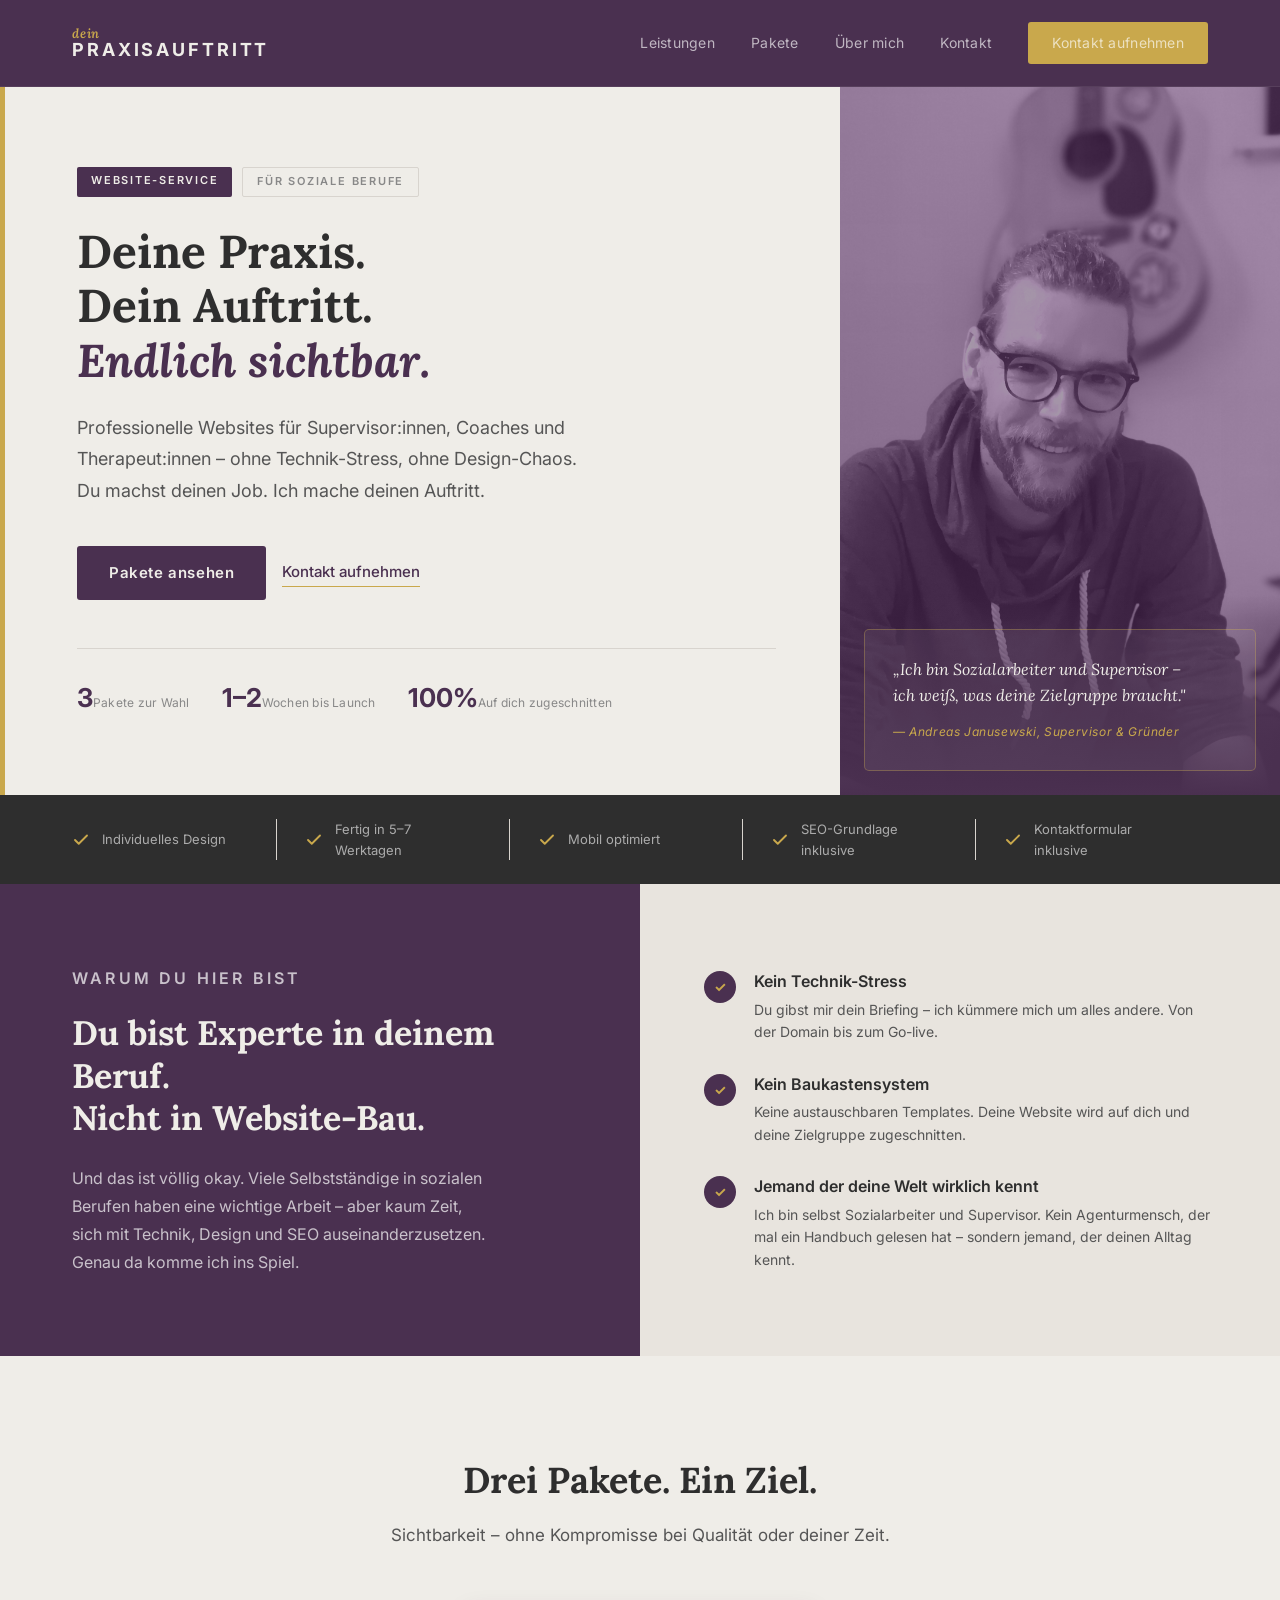
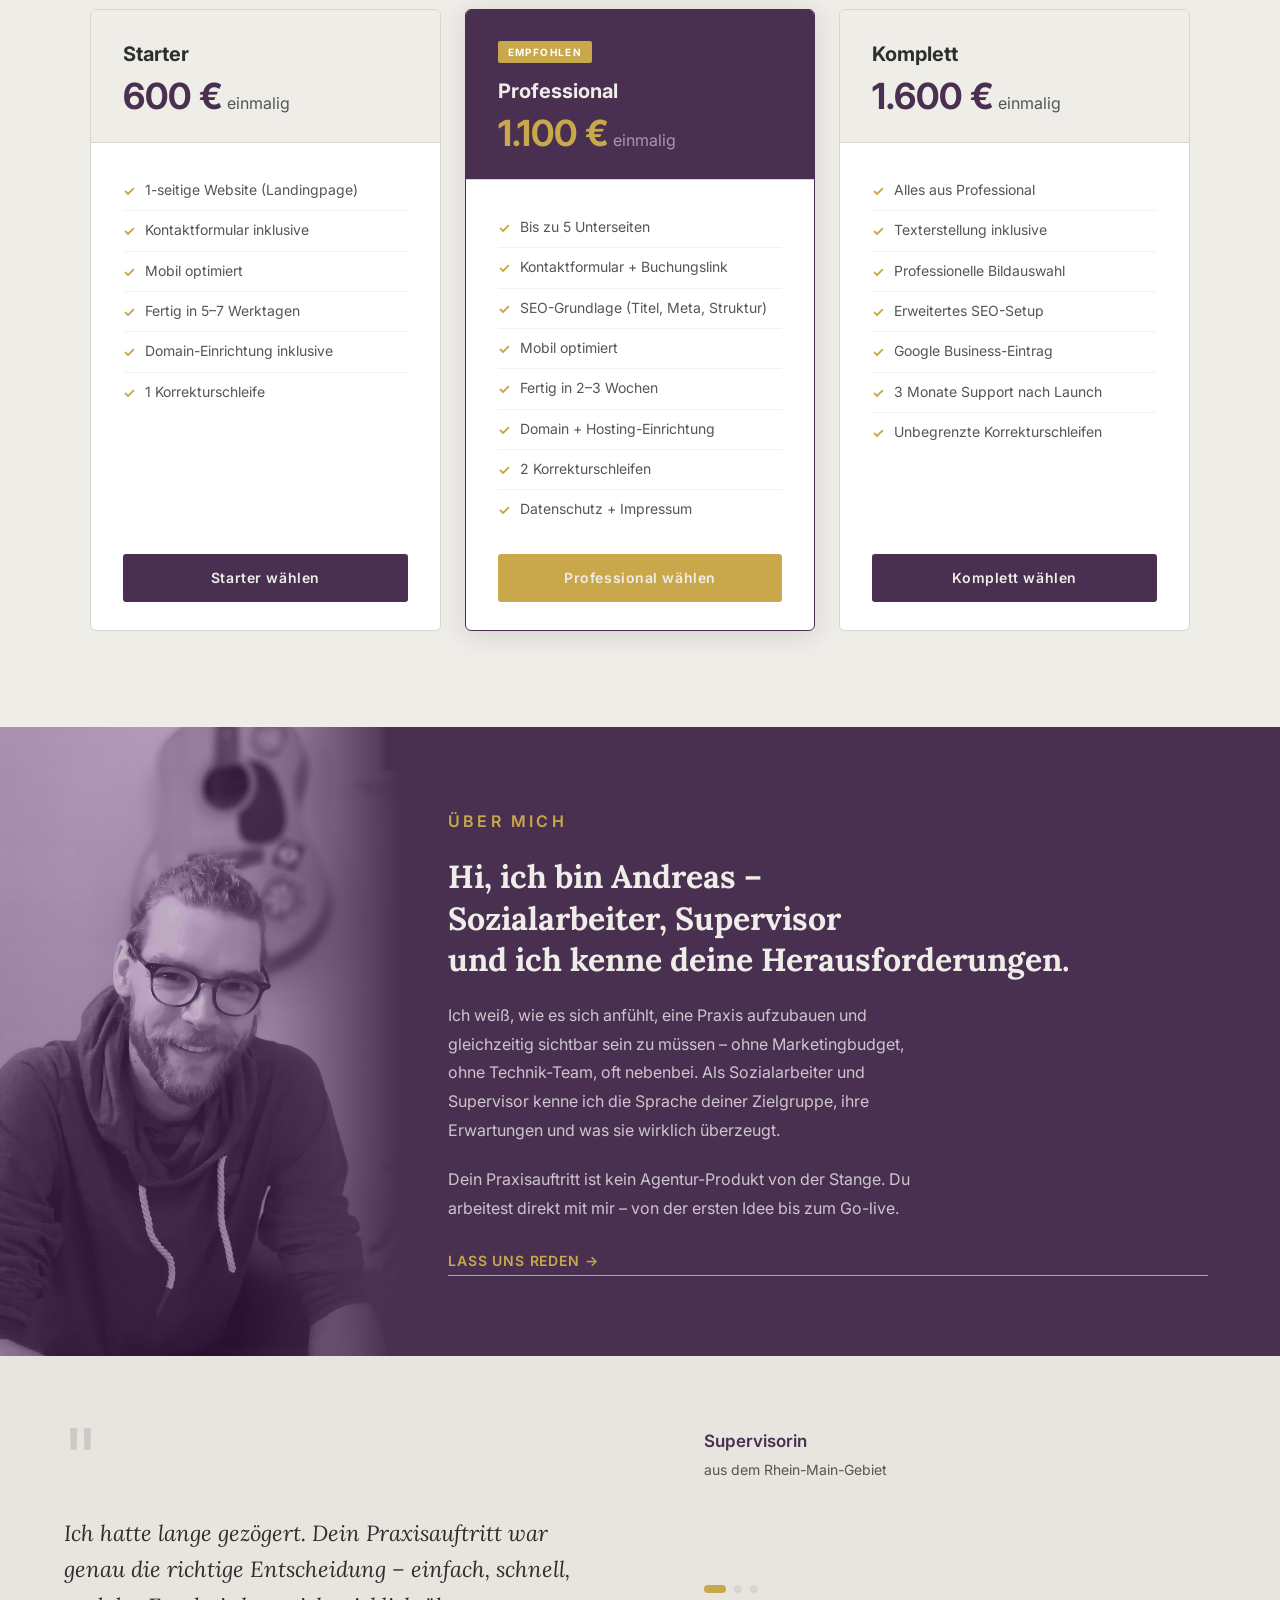
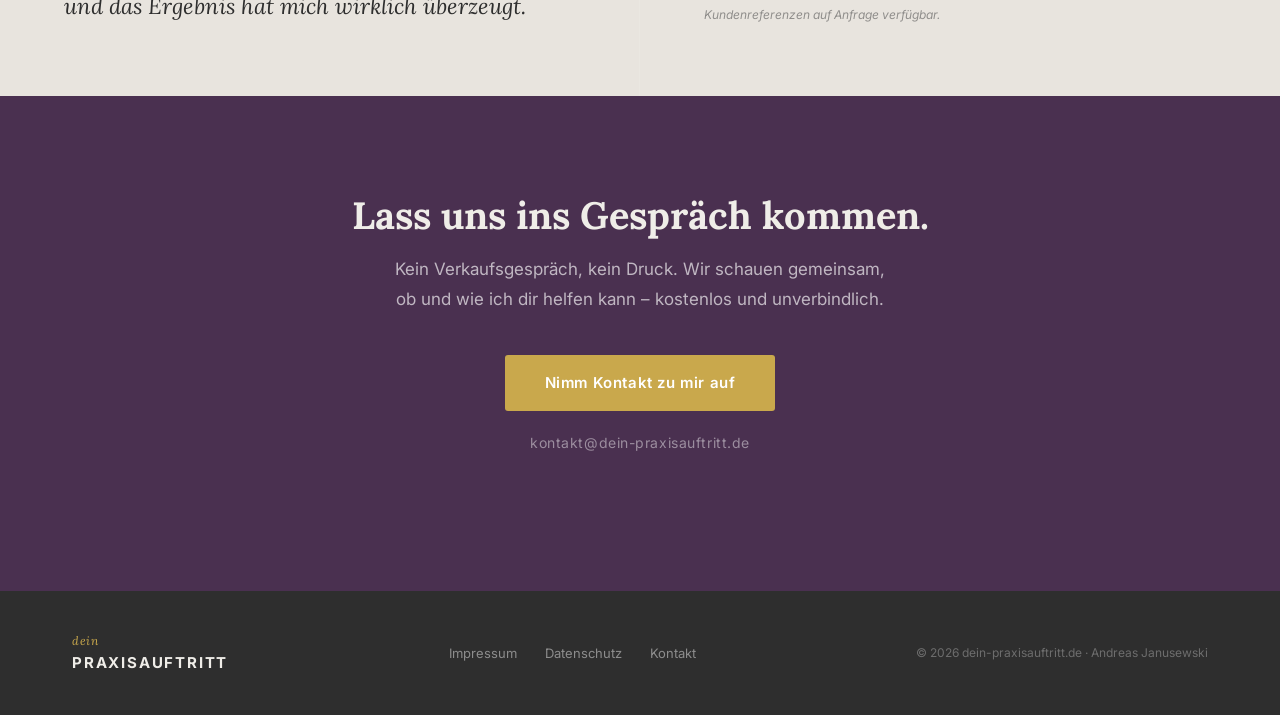
==== index.html @ 00e74a10 "Fix mobile layout: burger menu, hero, buttons, blocksatz" ====
<!DOCTYPE html>
<html lang="de">
<head>
<meta charset="UTF-8">
  <link rel="icon" type="image/x-icon" href="favicon.ico">
  <link rel="icon" type="image/png" sizes="32x32" href="favicon-32.png">
  <link rel="apple-touch-icon" href="apple-touch-icon.png">
<meta name="viewport" content="width=device-width, initial-scale=1.0">
<title>dein Praxisauftritt – Websites für soziale Berufe</title>
  <link href="https://fonts.googleapis.com/css2?family=Lora:ital,wght@0,700;1,400;1,600&family=Inter:wght@300;400;500;600;700&display=swap" rel="stylesheet">
<style>
/* ── RESET & BASE ── */
*, *::before, *::after { margin:0; padding:0; box-sizing:border-box; }
html { scroll-behavior:smooth; }
[id] { scroll-margin-top: 75px; }
body {
  font-family:'Inter',sans-serif;
  background:#EFEDE8; color:#2E2E2E;
  font-size:16px; line-height:1.6;
}
a { text-decoration:none; color:inherit; }
img { display:block; max-width:100%; }

/* ── VARIABLEN ── */
:root {
  --primary: #4A3050;
  --primary-light: #5d3f65;
  --accent: #C9A84C;
  --bg: #EFEDE8;
  --dark: #2E2E2E;
  --mid: #555;
  --border: #d8d4ce;
}

/* ── NAVIGATION ── */
nav {
  display:flex; justify-content:space-between; align-items:center;
  padding:22px 72px; background:var(--primary);
  position:sticky; top:0; z-index:100;
  border-bottom:1px solid rgba(255,255,255,0.07);
}
.logo { display:flex; flex-direction:column; gap:1px; line-height:1; }
.logo .top {
  font-family:'Lora',serif; font-style:italic; font-weight:600;
  color:var(--accent); font-size:13px; letter-spacing:0.06em;
}
.logo .bottom {
  font-family:'Inter',sans-serif; font-weight:700;
  letter-spacing:0.16em; font-size:18px;
  text-transform:uppercase; color:#EFEDE8;
}
.nav-links { display:flex; gap:36px; align-items:center; }
.nav-links a {
  color:rgba(255,255,255,0.65); font-size:14px;
  font-weight:400; letter-spacing:0.02em;
}
.nav-links a:hover { color:var(--accent); }
.nav-cta {
  background:var(--accent); color:#fff;
  padding:10px 24px; font-size:13px; font-weight:600;
  border-radius:3px; letter-spacing:0.05em;
}

/* ── HERO ── */
.hero {
  display:grid;
  grid-template-columns:5px 1fr 440px;
  min-height:540px;
}
.accent-bar { background:var(--accent); }
.hero-left {
  background:var(--bg); padding:80px 64px 80px 72px;
  display:flex; flex-direction:column; justify-content:center;
}
.hero-tags { display:flex; gap:10px; margin-bottom:28px; flex-wrap:wrap; }
.tag {
  display:inline-block; font-size:11px; font-weight:600;
  letter-spacing:0.16em; text-transform:uppercase;
  padding:5px 14px; border-radius:2px;
}
.tag-dark { background:var(--primary); color:#EFEDE8; }
.tag-light { color:#888; border:1px solid var(--border); }

h1 {
  font-family:'Lora',serif; font-weight:700;
  color:var(--dark); font-size:46px; line-height:1.18;
  margin-bottom:24px;
}
h1 em { font-style:italic; color:var(--primary); }

.hero-sub {
  color:var(--mid); font-size:18px; line-height:1.75;
  margin-bottom:40px; max-width:500px;
}
.cta-group { display:flex; gap:16px; align-items:center; flex-wrap:wrap; }
.btn-primary {
  background:var(--primary); color:#EFEDE8;
  padding:15px 32px; font-size:15px; font-weight:600;
  border-radius:3px; letter-spacing:0.04em;
}
.btn-primary:hover { background:var(--primary-light); }
.btn-ghost {
  color:var(--primary); font-size:15px; font-weight:500;
  border-bottom:1px solid var(--accent); padding-bottom:2px;
}
.trust {
  display:flex; gap:32px; margin-top:48px;
  padding-top:36px; border-top:1px solid var(--border);
}
.trust-item .num {
  font-size:26px; font-weight:700; color:var(--primary); line-height:1;
}
.trust-item .lbl {
  font-size:12px; color:#888; margin-top:4px; letter-spacing:0.02em;
}
.hero-right {
  background:var(--primary); position:relative; overflow:hidden;
  display:flex; flex-direction:column; justify-content:flex-end;
}
.hero-right img {
  width:100%; height:100%; object-fit:cover; object-position:center top;
  opacity:0.5; filter:grayscale(100%);
  position:absolute; inset:0; mix-blend-mode:luminosity;
}
.hero-right::after {
  content:''; position:absolute; bottom:0; left:0; right:0; height:200px;
  background:linear-gradient(to top, var(--primary) 0%, transparent 100%);
  z-index:2;
}
.photo-card {
  position:relative; z-index:3; margin:24px;
  padding:26px 28px;
  background:rgba(255,255,255,0.06);
  border:1px solid rgba(201,168,76,0.35);
  border-radius:5px;
}
.photo-card p {
  font-family:'Lora',serif; font-style:italic;
  color:#EFEDE8; font-size:16px; line-height:1.65; margin-bottom:10px;
}
.photo-card cite { color:var(--accent); font-size:12px; letter-spacing:0.05em; }

/* ── LEISTUNGSSTREIFEN ── */
.streifen {
  background:var(--dark); padding:24px 72px;
  display:flex; gap:0;
}
.streifen-item {
  flex:1; display:flex; align-items:center; gap:12px;
  padding:0 28px; color:rgba(255,255,255,0.6); font-size:13px;
  border-right:1px solid var(--border);
}
.streifen-item:first-child { padding-left:0; }
.streifen-item:last-child { border-right:none; }
.s-icon {
  width:18px; height:18px; flex-shrink:0;
  display:flex; align-items:center; justify-content:center;
}
.s-icon svg {
  width:18px; height:18px;
  stroke:var(--accent); stroke-width:2.5;
  fill:none; stroke-linecap:round; stroke-linejoin:round;
}

/* ── PROBLEM-SEKTION ── */
.problem {
  display:grid; grid-template-columns:1fr 1fr;
  min-height:400px;
}
.problem-left {
  background:var(--primary); padding:80px 72px;
  display:flex; flex-direction:column; justify-content:center;
}
.section-label {
  color:var(--accent); font-size:11px; font-weight:600;
  letter-spacing:0.2em; text-transform:uppercase;
  margin-bottom:20px;
}
.problem-left h2 {
  font-family:'Lora',serif; font-weight:700;
  color:#EFEDE8; font-size:34px; line-height:1.25; margin-bottom:24px;
}
.problem-left p {
  color:rgba(255,255,255,0.7); font-size:16px;
  line-height:1.75; max-width:420px;
}
.problem-right {
  background:#e8e4de; padding:80px 64px;
  display:flex; flex-direction:column; justify-content:center; gap:28px;
}
.problem-item {
  display:flex; gap:18px; align-items:flex-start;
}
.problem-item .check {
  width:32px; height:32px; background:var(--primary);
  border-radius:50%; flex-shrink:0; margin-top:2px;
  display:flex; align-items:center; justify-content:center;
  color:var(--accent); font-size:14px; font-weight:700;
}
.problem-item h3 { font-size:16px; font-weight:600; color:var(--dark); margin-bottom:4px; }
.problem-item p  { font-size:14px; color:var(--mid); line-height:1.6; }

/* ── PAKETE ── */
.pakete { padding:96px 72px; background:var(--bg); }
.section-header { text-align:center; margin-bottom:60px; }
.section-header h2 {
  font-family:'Lora',serif; font-size:36px;
  color:var(--dark); margin-bottom:12px; font-weight:700;
}
.section-header p { color:var(--mid); font-size:17px; max-width:520px; margin:0 auto; }
.pakete-grid {
  display:grid; grid-template-columns:repeat(3,1fr); gap:24px;
  max-width:1100px; margin:0 auto;
}
.paket-card {
  background:#fff; border-radius:6px; overflow:hidden;
  border:1px solid var(--border);
  display:flex; flex-direction:column;
  transition:box-shadow 0.2s;
}
.paket-card:hover { box-shadow:0 8px 32px rgba(74,48,80,0.12); }
.paket-card.featured {
  border-color:var(--primary);
  box-shadow:0 4px 24px rgba(74,48,80,0.15);
}
.paket-header {
  background:var(--bg); padding:28px 32px;
  border-bottom:1px solid var(--border);
}
.paket-card.featured .paket-header { background:var(--primary); }
.paket-badge {
  display:inline-block; background:var(--accent); color:#fff;
  font-size:10px; font-weight:700; letter-spacing:0.14em;
  text-transform:uppercase; padding:3px 10px; border-radius:2px;
  margin-bottom:12px;
}
.paket-name {
  font-size:20px; font-weight:700; color:var(--dark); margin-bottom:8px;
}
.paket-card.featured .paket-name { color:#EFEDE8; }
.paket-preis {
  font-size:36px; font-weight:700; color:var(--primary); line-height:1;
}
.paket-card.featured .paket-preis { color:var(--accent); }
.paket-preis span { font-size:16px; font-weight:400; color:var(--mid); }
.paket-card.featured .paket-preis span { color:rgba(255,255,255,0.5); }
.paket-body { padding:28px 32px; flex:1; display:flex; flex-direction:column; }
.paket-features { list-style:none; flex:1; }
.paket-features li {
  display:flex; gap:10px; align-items:flex-start;
  font-size:14px; color:var(--mid); padding:8px 0;
  border-bottom:1px solid rgba(0,0,0,0.05);
}
.paket-features li:last-child { border-bottom:none; }
.paket-features li::before {
  content:'✓'; color:var(--accent); font-weight:700;
  flex-shrink:0; margin-top:1px;
}
.paket-cta {
  margin-top:24px; display:block; text-align:center;
  background:var(--primary); color:#EFEDE8;
  padding:13px; border-radius:3px; font-size:14px; font-weight:600;
  letter-spacing:0.04em;
}
.paket-card.featured .paket-cta { background:var(--accent); }

/* ── ÜBER MICH ── */
.ueber {
  display:grid; grid-template-columns:400px 1fr;
  background:var(--primary);
}
.ueber-foto {
  position:relative; overflow:hidden; min-height:420px;
}
.ueber-foto img {
  width:100%; height:100%; object-fit:cover; object-position:center top;
  filter:grayscale(100%); opacity:0.65;
  mix-blend-mode:luminosity;
}
.ueber-foto::after {
  content:''; position:absolute; inset:0;
  background:linear-gradient(to right, transparent 60%, var(--primary) 100%);
}
.ueber-text {
  padding:80px 72px 80px 48px;
  display:flex; flex-direction:column; justify-content:center;
}
.ueber-text h2 {
  font-family:'Lora',serif; font-size:32px; font-weight:700;
  color:#EFEDE8; margin-bottom:20px; line-height:1.3;
}
.ueber-text p {
  color:rgba(255,255,255,0.72); font-size:16px;
  line-height:1.8; margin-bottom:20px; max-width:480px;
}
.ueber-text a {
  display:inline-block; color:var(--accent); font-size:14px;
  font-weight:600; letter-spacing:0.06em; text-transform:uppercase;
  border-bottom:1px solid var(--accent); padding-bottom:2px; margin-top:8px;
}

/* ── TESTIMONIAL ── */
.testimonial {
  background:#e8e4de; padding:80px 72px;
  display:flex; flex-direction:column; align-items:center; text-align:center;
}
.quote-icon { color:var(--accent); font-size:56px; line-height:1; margin-bottom:24px; opacity:0.6; }
.testimonial blockquote {
  font-family:'Lora',serif; font-style:italic;
  font-size:24px; line-height:1.65; color:var(--dark);
  max-width:700px; margin-bottom:28px;
}
.testimonial cite { color:var(--mid); font-size:14px; letter-spacing:0.06em; }
.testimonial-dots { display:flex; gap:8px; margin-top:32px; }
.testimonial-dots span {
  width:8px; height:8px; border-radius:50%; background:var(--border);
}
.testimonial-dots span.active { background:var(--accent); }

/* ── TESTIMONIAL B ── */
.testimonial-b { background:#e8e4de; }
.tb-inner {
  display:grid; grid-template-columns:1fr 1fr;
  min-height:300px;
}
.tb-left {
  padding:72px 64px; border-right:1px solid rgba(255,255,255,0.1);
  display:flex; flex-direction:column; justify-content:center;
}
.tb-bigquote {
  font-family:'Lora',serif; font-size:96px;
  color:var(--primary); opacity:0.15; line-height:0.7; margin-bottom:20px;
}
.tb-left blockquote {
  font-family:'Lora',serif; font-style:italic;
  color:var(--dark); font-size:22px; line-height:1.65;
}
.tb-right {
  padding:72px 64px;
  display:flex; flex-direction:column; justify-content:space-between;
}
.tb-cite { }
.tb-name { color:var(--primary); font-size:17px; font-weight:600; margin-bottom:4px; }
.tb-role { color:var(--mid); font-size:14px; }
.tb-more { }
.tb-dots { display:flex; gap:8px; margin-bottom:12px; }
.tb-dots span { width:8px; height:8px; border-radius:50%; background:var(--border); }
.tb-dots span.active { background:var(--accent); width:22px; border-radius:4px; }
.tb-note { color:var(--mid); font-size:12px; font-style:italic; opacity:0.6; }

/* ── FINAL CTA ── */
.final-cta {
  background:var(--primary); padding:96px 72px;
  display:flex; flex-direction:column; align-items:center; text-align:center;
}
.final-cta h2 {
  font-family:'Lora',serif; font-size:38px; font-weight:700;
  color:#EFEDE8; margin-bottom:16px; line-height:1.25; max-width:600px;
}
.final-cta p {
  color:rgba(255,255,255,0.65); font-size:17px;
  max-width:500px; margin-bottom:40px; line-height:1.75;
}
.final-cta-btns { display:flex; gap:16px; flex-wrap:wrap; justify-content:center; }
.btn-accent {
  background:var(--accent); color:#fff;
  padding:16px 40px; font-size:15px; font-weight:600;
  border-radius:3px; letter-spacing:0.04em;
}
.btn-outline {
  border:1px solid rgba(255,255,255,0.3); color:#EFEDE8;
  padding:16px 40px; font-size:15px; font-weight:400;
  border-radius:3px; letter-spacing:0.04em;
}

/* ── FOOTER ── */
footer {
  background:var(--dark); padding:40px 72px;
  display:flex; justify-content:space-between; align-items:center;
}
.footer-logo .top {
  font-family:'Lora',serif; font-style:italic;
  color:var(--accent); font-size:12px; letter-spacing:0.06em;
}
.footer-logo .bottom {
  font-weight:700; letter-spacing:0.12em; font-size:15px;
  text-transform:uppercase; color:#EFEDE8;
}
.footer-links { display:flex; gap:28px; }
.footer-links a { color:rgba(255,255,255,0.45); font-size:13px; }
.footer-links a:hover { color:var(--accent); }
.footer-copy { color:rgba(255,255,255,0.3); font-size:12px; }
</style>
<link rel="stylesheet" href="css/mobile.css">
  <script data-goatcounter="https://deinppraxisauftritt.goatcounter.com/count" async src="//gc.zgo.at/count.js"></script>
</head>
<body>

<!-- ── NAVIGATION ── -->
<nav>
  <div class="logo">
    <span class="top">dein</span>
    <span class="bottom">Praxisauftritt</span>
  </div>
  <div class="nav-links">
    <a href="#leistungen">Leistungen</a>
    <a href="pakete.html">Pakete</a>
    <a href="ueber-mich.html">Über mich</a>
    <a href="kontakt.html">Kontakt</a>
    <a href="kontakt.html" class="nav-cta">Kontakt aufnehmen</a>
  </div>
  <button class="burger" id="burger" aria-label="Menü öffnen"><span></span><span></span><span></span></button>
</nav>
<div id="mobile-nav" class="nav-mobile">
  <a href="#leistungen">Leistungen</a>
  <a href="pakete.html">Pakete</a>
  <a href="ueber-mich.html">Über mich</a>
  <a href="kontakt.html">Kontakt</a>
  <a href="kontakt.html" class="nav-cta">Kontakt aufnehmen</a>
</div>

<!-- ── HERO ── -->
<div class="hero">
  <div class="accent-bar"></div>
  <div class="hero-left">
    <div class="hero-tags">
      <span class="tag tag-dark">Website-Service</span>
      <span class="tag tag-light">für soziale Berufe</span>
    </div>
    <h1>Deine Praxis.<br>Dein Auftritt.<br><em>Endlich sichtbar.</em></h1>
    <p class="hero-sub">
      Professionelle Websites für Supervisor:innen, Coaches und Therapeut:innen –
      ohne Technik-Stress, ohne Design-Chaos. Du machst deinen Job.
      Ich mache deinen Auftritt.
    </p>
    <div class="cta-group">
      <a href="pakete.html" class="btn-primary">Pakete ansehen</a>
      <a href="kontakt.html" class="btn-ghost">Kontakt aufnehmen</a>
    </div>
    <div class="trust">
      <div class="trust-item"><span class="num">3</span><span class="lbl">Pakete zur Wahl</span></div>
      <div class="trust-item"><span class="num">1–2</span><span class="lbl">Wochen bis Launch</span></div>
      <div class="trust-item"><span class="num">100%</span><span class="lbl">Auf dich zugeschnitten</span></div>
    </div>
  </div>
  <div class="hero-right">
    <img src="andy_foto.jpg" alt="Andreas Janusewski">
    <div class="photo-card">
      <p>„Ich bin Sozialarbeiter und Supervisor –<br>ich weiß, was deine Zielgruppe braucht."</p>
      <cite>— Andreas Janusewski, Supervisor &amp; Gründer</cite>
    </div>
  </div>
</div>

<!-- ── LEISTUNGSSTREIFEN ── -->
<div class="streifen">
  <div class="streifen-item"><div class="s-icon"><svg viewBox="0 0 24 24"><polyline points="20 6 9 17 4 12"/></svg></div>Individuelles Design</div>
  <div class="streifen-item"><div class="s-icon"><svg viewBox="0 0 24 24"><polyline points="20 6 9 17 4 12"/></svg></div>Fertig in 5–7 Werktagen</div>
  <div class="streifen-item"><div class="s-icon"><svg viewBox="0 0 24 24"><polyline points="20 6 9 17 4 12"/></svg></div>Mobil optimiert</div>
  <div class="streifen-item"><div class="s-icon"><svg viewBox="0 0 24 24"><polyline points="20 6 9 17 4 12"/></svg></div>SEO-Grundlage inklusive</div>
  <div class="streifen-item"><div class="s-icon"><svg viewBox="0 0 24 24"><polyline points="20 6 9 17 4 12"/></svg></div>Kontaktformular inklusive</div>
</div>

<!-- ── PROBLEM-SEKTION ── -->
<section id="leistungen" class="problem">
  <div class="problem-left">
    <p class="section-label">Warum du hier bist</p>
    <h2>Du bist Experte in deinem Beruf.<br>Nicht in Website-Bau.</h2>
    <p>
      Und das ist völlig okay. Viele Selbstständige in sozialen Berufen haben eine
      wichtige Arbeit – aber kaum Zeit, sich mit Technik, Design und SEO auseinanderzusetzen.
      Genau da komme ich ins Spiel.
    </p>
  </div>
  <div class="problem-right">
    <div class="problem-item">
      <div class="check">✓</div>
      <div>
        <h3>Kein Technik-Stress</h3>
        <p>Du gibst mir dein Briefing – ich kümmere mich um alles andere. Von der Domain bis zum Go-live.</p>
      </div>
    </div>
    <div class="problem-item">
      <div class="check">✓</div>
      <div>
        <h3>Kein Baukastensystem</h3>
        <p>Keine austauschbaren Templates. Deine Website wird auf dich und deine Zielgruppe zugeschnitten.</p>
      </div>
    </div>
    <div class="problem-item">
      <div class="check">✓</div>
      <div>
        <h3>Jemand der deine Welt wirklich kennt</h3>
        <p>Ich bin selbst Sozialarbeiter und Supervisor. Kein Agenturmensch, der mal ein Handbuch gelesen hat – sondern jemand, der deinen Alltag kennt.</p>
      </div>
    </div>
  </div>
</section>

<!-- ── PAKETE ── -->
<section id="pakete" class="pakete">
  <div class="section-header">
    <h2>Drei Pakete. Ein Ziel.</h2>
    <p>Sichtbarkeit – ohne Kompromisse bei Qualität oder deiner Zeit.</p>
  </div>
  <div class="pakete-grid">

    <div class="paket-card">
      <div class="paket-header">
        <div class="paket-name">Starter</div>
        <div class="paket-preis">600 €<span> einmalig</span></div>
      </div>
      <div class="paket-body">
        <ul class="paket-features">
          <li>1-seitige Website (Landingpage)</li>
          <li>Kontaktformular inklusive</li>
          <li>Mobil optimiert</li>
          <li>Fertig in 5–7 Werktagen</li>
          <li>Domain-Einrichtung inklusive</li>
          <li>1 Korrekturschleife</li>
        </ul>
        <a href="kontakt.html" class="paket-cta">Starter wählen</a>
      </div>
    </div>

    <div class="paket-card featured">
      <div class="paket-header">
        <div class="paket-badge">Empfohlen</div>
        <div class="paket-name">Professional</div>
        <div class="paket-preis">1.100 €<span> einmalig</span></div>
      </div>
      <div class="paket-body">
        <ul class="paket-features">
          <li>Bis zu 5 Unterseiten</li>
          <li>Kontaktformular + Buchungslink</li>
          <li>SEO-Grundlage (Titel, Meta, Struktur)</li>
          <li>Mobil optimiert</li>
          <li>Fertig in 2–3 Wochen</li>
          <li>Domain + Hosting-Einrichtung</li>
          <li>2 Korrekturschleifen</li>
          <li>Datenschutz + Impressum</li>
        </ul>
        <a href="kontakt.html" class="paket-cta">Professional wählen</a>
      </div>
    </div>

    <div class="paket-card">
      <div class="paket-header">
        <div class="paket-name">Komplett</div>
        <div class="paket-preis">1.600 €<span> einmalig</span></div>
      </div>
      <div class="paket-body">
        <ul class="paket-features">
          <li>Alles aus Professional</li>
          <li>Texterstellung inklusive</li>
          <li>Professionelle Bildauswahl</li>
          <li>Erweitertes SEO-Setup</li>
          <li>Google Business-Eintrag</li>
          <li>3 Monate Support nach Launch</li>
          <li>Unbegrenzte Korrekturschleifen</li>
        </ul>
        <a href="kontakt.html" class="paket-cta">Komplett wählen</a>
      </div>
    </div>

  </div>
</section>

<!-- ── ÜBER MICH ── -->
<section id="ueber" class="ueber">
  <div class="ueber-foto">
    <img src="andy_foto.jpg" alt="Andreas Janusewski">
  </div>
  <div class="ueber-text">
    <p class="section-label" style="color:var(--accent);">Über mich</p>
    <h2>Hi, ich bin Andreas –<br>Sozialarbeiter, Supervisor<br>und ich kenne deine Herausforderungen.</h2>
    <p>
      Ich weiß, wie es sich anfühlt, eine Praxis aufzubauen und gleichzeitig sichtbar
      sein zu müssen – ohne Marketingbudget, ohne Technik-Team, oft nebenbei.
      Als Sozialarbeiter und Supervisor kenne ich die Sprache deiner Zielgruppe,
      ihre Erwartungen und was sie wirklich überzeugt.
    </p>
    <p>
      Dein Praxisauftritt ist kein Agentur-Produkt von der Stange.
      Du arbeitest direkt mit mir – von der ersten Idee bis zum Go-live.
    </p>
    <a href="kontakt.html">Lass uns reden →</a>
  </div>
</section>

<!-- ── TESTIMONIAL ── -->
<section class="testimonial-b">
  <div class="tb-inner">
    <div class="tb-left">
      <div class="tb-bigquote">"</div>
      <blockquote>
        Ich hatte lange gezögert. Dein Praxisauftritt war genau die
        richtige Entscheidung – einfach, schnell, und das Ergebnis
        hat mich wirklich überzeugt.
      </blockquote>
    </div>
    <div class="tb-right">
      <div class="tb-cite">
        <div class="tb-name">Supervisorin</div>
        <div class="tb-role">aus dem Rhein-Main-Gebiet</div>
      </div>
      <div class="tb-more">
        <div class="tb-dots">
          <span class="active"></span><span></span><span></span>
        </div>
        <p class="tb-note">Kundenreferenzen auf Anfrage verfügbar.</p>
      </div>
    </div>
  </div>
</section>

<!-- ── FINAL CTA ── -->
<section id="kontakt" class="final-cta">
  <h2>Lass uns ins Gespräch kommen.</h2>
  <p>
    Kein Verkaufsgespräch, kein Druck. Wir schauen gemeinsam,
    ob und wie ich dir helfen kann – kostenlos und unverbindlich.
  </p>
  <div class="final-cta-btns">
    <a href="kontakt.html" class="btn-accent">Nimm Kontakt zu mir auf</a>
  </div>
  <p style="margin-top:20px; color:rgba(255,255,255,0.45); font-size:14px; letter-spacing:0.04em;">
    kontakt@dein-praxisauftritt.de
  </p>
</section>

<!-- ── FOOTER ── -->
<footer>
  <div class="footer-logo">
    <div class="top">dein</div>
    <div class="bottom">Praxisauftritt</div>
  </div>
  <div class="footer-links">
    <a href="impressum.html">Impressum</a>
    <a href="datenschutz.html">Datenschutz</a>
    <a href="kontakt.html">Kontakt</a>
  </div>
  <p class="footer-copy">© 2026 dein-praxisauftritt.de · Andreas Janusewski</p>
</footer>

<script src="js/nav.js"></script>
</body>
</html>
---- css/mobile.css ----
/* ═══════════════════════════════════════════
   mobile.css – dein Praxisauftritt
   Geladen NACH dem inline <style> Block
   Breakpoint: 768px
   ═══════════════════════════════════════════ */

/* ── BURGER-BUTTON ── */
.burger {
  display: none;
  flex-direction: column;
  justify-content: space-between;
  width: 26px;
  height: 18px;
  background: none;
  border: none;
  cursor: pointer;
  padding: 0;
  z-index: 200;
}
.burger span {
  display: block;
  width: 100%;
  height: 2px;
  background: #EFEDE8;
  border-radius: 2px;
  transition: transform 0.25s ease, opacity 0.25s ease;
  transform-origin: center;
}
.burger.open span:nth-child(1) { transform: translateY(8px) rotate(45deg); }
.burger.open span:nth-child(2) { opacity: 0; }
.burger.open span:nth-child(3) { transform: translateY(-8px) rotate(-45deg); }

/* ── MOBILE NAV OVERLAY ── */
.nav-mobile {
  display: none;
  position: fixed;
  top: 0; left: 0; right: 0; bottom: 0;
  background: #4A3050;
  z-index: 150;
  flex-direction: column;
  align-items: center;
  justify-content: center;
  gap: 0;
}
.nav-mobile.open { display: flex; }
.nav-mobile a {
  color: #EFEDE8;
  text-decoration: none;
  font-family: 'Lora', serif;
  font-size: 28px;
  font-style: italic;
  font-weight: 600;
  padding: 20px 0;
  letter-spacing: 0.04em;
  border-bottom: 1px solid rgba(255,255,255,0.1);
  width: 80%;
  text-align: center;
  transition: color 0.2s;
}
.nav-mobile a:last-child { border-bottom: none; }
.nav-mobile a:hover,
.nav-mobile a.active { color: #C9A84C; }
.nav-mobile .nav-cta {
  margin-top: 28px;
  background: #C9A84C;
  color: #fff !important;
  font-family: 'Inter', sans-serif;
  font-size: 15px;
  font-style: normal;
  padding: 14px 40px;
  border-radius: 3px;
  border-bottom: none;
  width: auto;
}

/* ═══════════════════════════════════════════
   MEDIA QUERY
   ═══════════════════════════════════════════ */
@media (max-width: 768px) {

  /* ── NAV ── */
  nav {
    padding: 16px 20px !important;
  }
  .nav-links {
    display: none !important;
  }
  .burger {
    display: flex !important;
  }

  /* ── GLOBALE ABSTÄNDE ── */
  section,
  .pakete, .pakete-section,
  .problem, .solution,
  .werte, .quali, .faq,
  .vergleich, .final-cta, .zitat,
  .testimonial-b, .story {
    padding-left: 20px !important;
    padding-right: 20px !important;
    padding-top: 52px !important;
    padding-bottom: 52px !important;
  }

  /* ── HEADINGS ── */
  h1 { font-size: 28px !important; line-height: 1.25 !important; }
  h2 { font-size: 22px !important; line-height: 1.3 !important; }
  h3 { font-size: 16px !important; }

  /* ── BLOCKSATZ für Fließtext ── */
  p, blockquote, li {
    text-align: justify !important;
    hyphens: auto !important;
    -webkit-hyphens: auto !important;
  }

  /* ══════════════════════════
     INDEX – HERO
  ══════════════════════════ */
  .hero {
    grid-template-columns: 1fr !important;  /* Accent-Bar weg */
    padding: 44px 24px 44px 24px !important;
    min-height: auto !important;
  }
  .accent-bar { display: none !important; }
  .hero-right { display: none !important; }
  .hero-left { padding: 0 !important; grid-column: 1 !important; }

  /* Tags */
  .hero-tags { flex-wrap: wrap; gap: 8px !important; margin-bottom: 20px !important; }

  /* Buttons */
  .cta-group {
    flex-direction: column !important;
    align-items: stretch !important;
    gap: 12px !important;
    margin-top: 28px !important;
  }
  .btn-primary, .btn-ghost {
    width: 100% !important;
    text-align: center !important;
    box-sizing: border-box !important;
  }
  .btn-ghost {
    border: 1px solid #4A3050 !important;
    padding: 14px 20px !important;
    display: block !important;
    border-radius: 3px !important;
  }

  /* Ghost-Button als echter Button auf Mobile */
  .btn-ghost {
    border: 1.5px solid #4A3050 !important;
    border-bottom: 1.5px solid #4A3050 !important;
    padding: 14px 20px !important;
    display: block !important;
    border-radius: 3px !important;
    text-align: center !important;
    width: 100% !important;
    box-sizing: border-box !important;
  }

  /* Trust-Bar */
  .trust {
    display: flex !important;
    flex-wrap: wrap !important;
    gap: 16px 20px !important;
    margin-top: 32px !important;
    padding-top: 28px !important;
  }
  .trust-item {
    flex: 1 1 40% !important;
    min-width: 90px !important;
  }
  .trust-item .num {
    font-size: 26px !important;
    white-space: nowrap !important;
  }
  .trust-item .lbl {
    font-size: 11px !important;
    line-height: 1.4 !important;
  }

  /* ══════════════════════════
     INDEX – LEISTUNGSSTREIFEN
  ══════════════════════════ */
  .streifen {
    flex-direction: column !important;
    padding: 0 !important;
    gap: 0 !important;
  }
  .streifen-item {
    flex: none !important;
    padding: 14px 20px !important;
    border-right: none !important;
    border-bottom: 1px solid rgba(255,255,255,0.1) !important;
    font-size: 14px !important;
  }
  .streifen-item:last-child { border-bottom: none !important; }

  /* ══════════════════════════
     INDEX – PROBLEM/LÖSUNG
  ══════════════════════════ */
  .problem {
    grid-template-columns: 1fr !important;
    gap: 0 !important;
  }
  .solution {
    padding: 44px 20px !important;
    grid-column: 1 !important;
  }

  /* ══════════════════════════
     INDEX – PAKETE
  ══════════════════════════ */
  .pakete { padding: 52px 20px !important; }
  .pakete-grid {
    grid-template-columns: 1fr !important;
    gap: 20px !important;
  }
  .paket-card.featured { order: -1; }

  /* ══════════════════════════
     INDEX – ÜBER MICH TEASER
  ══════════════════════════ */
  .ueber {
    grid-template-columns: 1fr !important;
  }
  .ueber-img { display: none !important; }
  .ueber-text { padding: 44px 20px !important; }

  /* ══════════════════════════
     INDEX – TESTIMONIAL
  ══════════════════════════ */
  .tb-inner {
    flex-direction: column !important;
    gap: 20px !important;
    padding: 0 !important;
  }
  .tb-left, .tb-right { width: 100% !important; }
  .tb-bigquote { font-size: 56px !important; line-height: 1 !important; }

  /* ══════════════════════════
     INDEX – FINAL CTA
  ══════════════════════════ */
  .final-cta {
    padding: 52px 20px !important;
  }
  .final-cta-btns { width: 100% !important; }
  .final-cta .btn-accent {
    width: 100% !important;
    text-align: center !important;
    box-sizing: border-box !important;
  }

  /* ══════════════════════════
     FOOTER (alle Seiten)
  ══════════════════════════ */
  footer {
    flex-direction: column !important;
    gap: 20px !important;
    padding: 32px 20px !important;
    text-align: center !important;
  }
  .footer-links {
    flex-wrap: wrap !important;
    justify-content: center !important;
    gap: 12px 20px !important;
  }

  /* ══════════════════════════
     PAGE HEADER (alle Unterseiten)
  ══════════════════════════ */
  .page-header {
    grid-template-columns: 1fr !important;
    padding: 44px 24px !important;
  }
  .page-header .accent-bar { display: none !important; }
  .page-header h1 { font-size: 26px !important; }
  .page-header p { font-size: 15px !important; }

  /* ══════════════════════════
     PAKETE.HTML
  ══════════════════════════ */
  .pakete-section { padding: 52px 20px !important; }
  .pakete-grid { grid-template-columns: 1fr !important; max-width: 100% !important; }

  .vergleich {
    padding: 0 20px 52px !important;
    overflow-x: auto !important;
    -webkit-overflow-scrolling: touch !important;
  }
  .vergleich h2 { margin-bottom: 20px !important; }
  .vergleich-table { min-width: 460px !important; font-size: 12px !important; }

  .faq-grid {
    grid-template-columns: 1fr !important;
    gap: 16px !important;
  }

  /* ══════════════════════════
     UEBER-MICH.HTML
  ══════════════════════════ */
  .story {
    grid-template-columns: 1fr !important;
    gap: 0 !important;
  }
  .story-right { padding: 44px 20px !important; }
  .story-left { padding: 44px 20px !important; }
  .story-item { gap: 14px !important; }

  .werte-grid {
    grid-template-columns: 1fr !important;
    gap: 16px !important;
  }
  .wert-card { padding: 28px 20px !important; }

  .quali-inner {
    grid-template-columns: 1fr !important;
    gap: 36px !important;
  }

  .zitat blockquote { font-size: 18px !important; }

  /* ══════════════════════════
     KONTAKT.HTML
  ══════════════════════════ */
  .kontakt-main {
    grid-template-columns: 1fr !important;
  }
  .info-side {
    order: -1;
    padding: 36px 20px !important;
  }
  .kontakt-main > div:first-child {
    padding: 36px 20px !important;
  }
  .form-row {
    grid-template-columns: 1fr !important;
    gap: 0 !important;
  }

  /* ══════════════════════════
     IMPRESSUM / DATENSCHUTZ
  ══════════════════════════ */
  .content {
    padding: 36px 20px !important;
  }

}
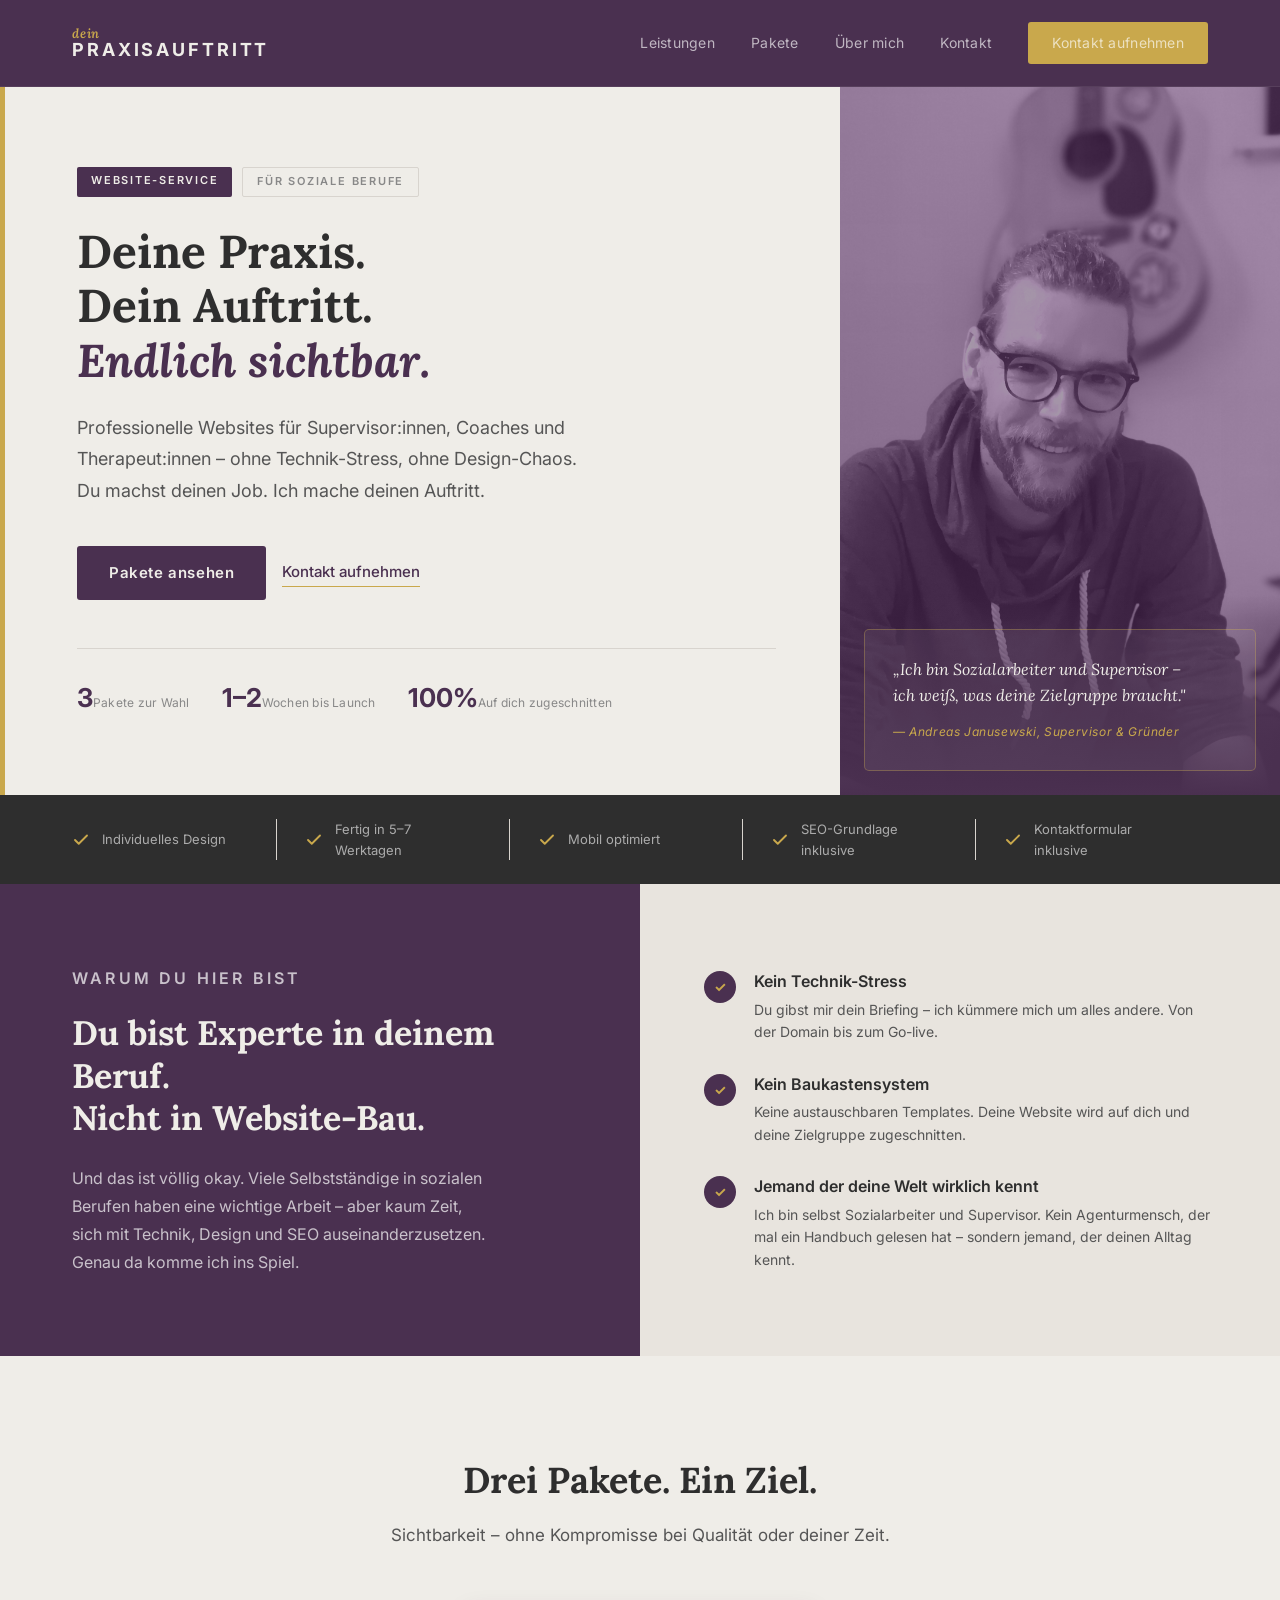
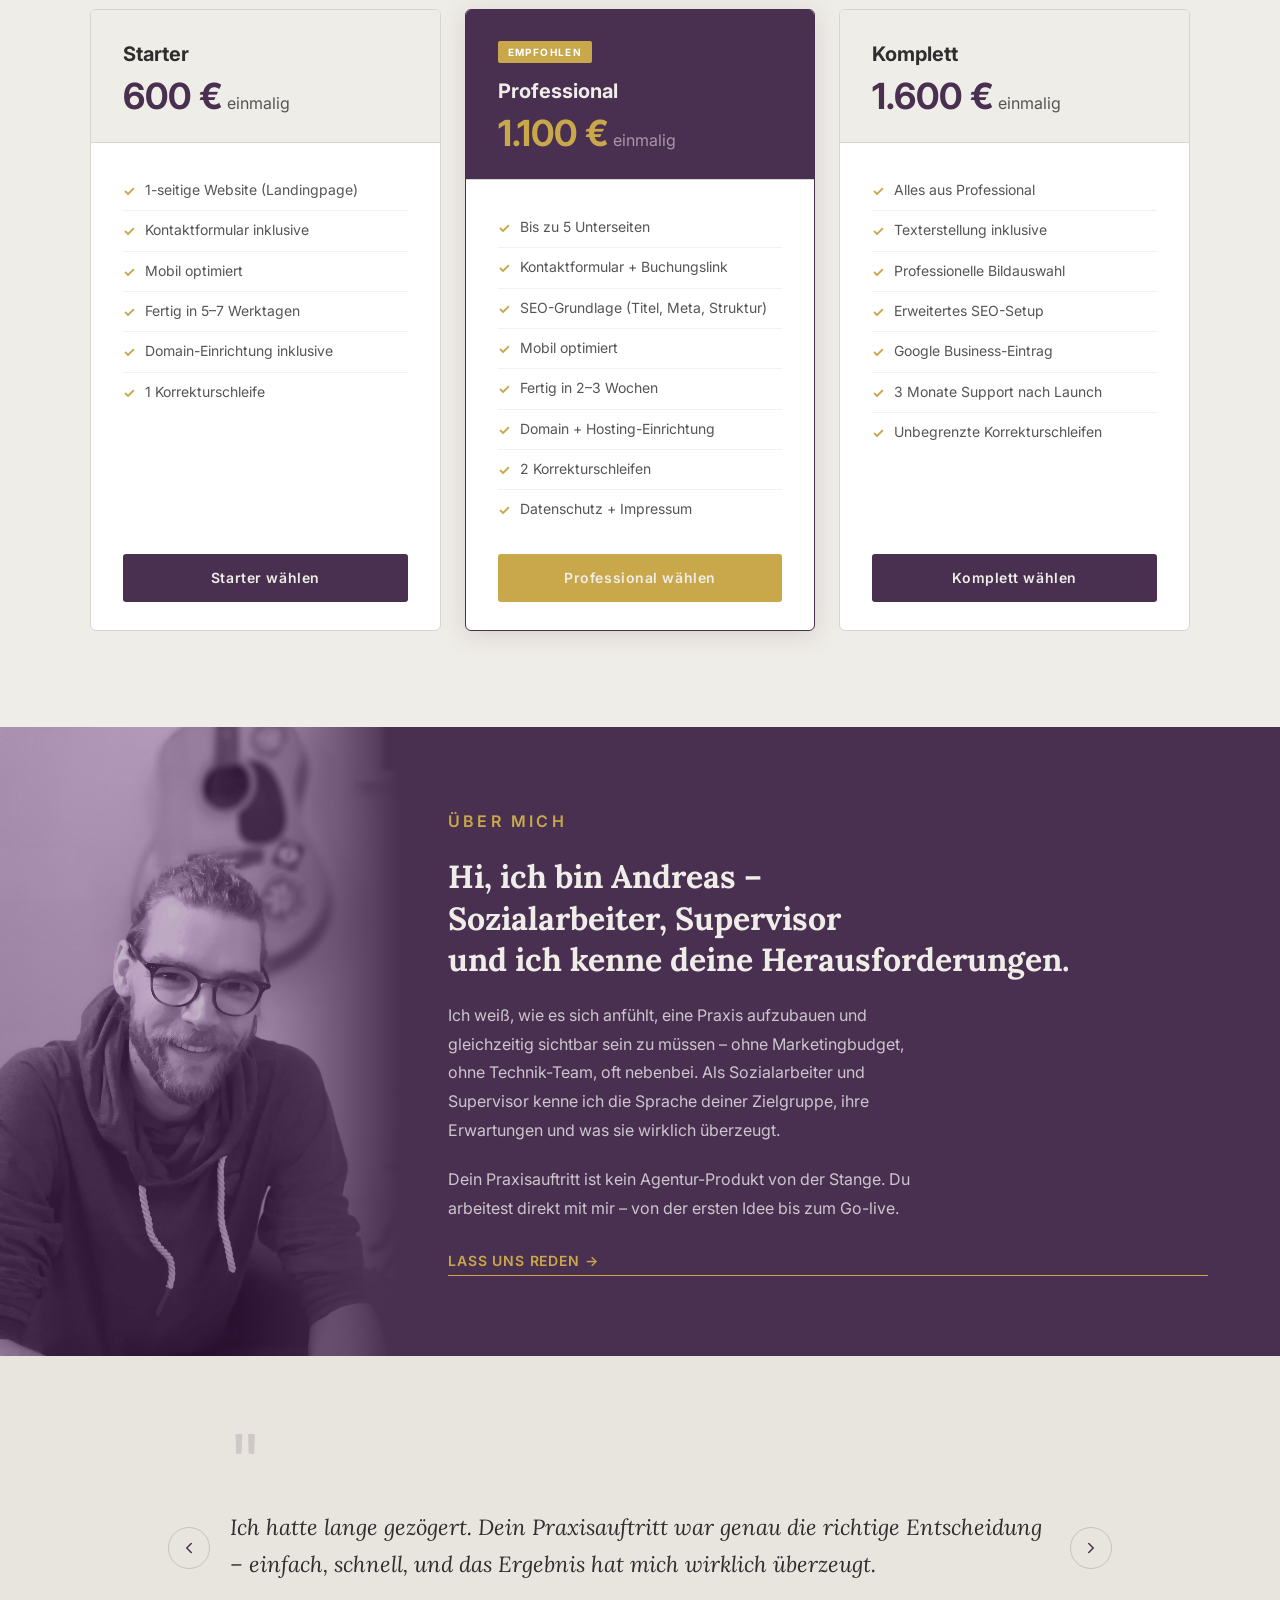
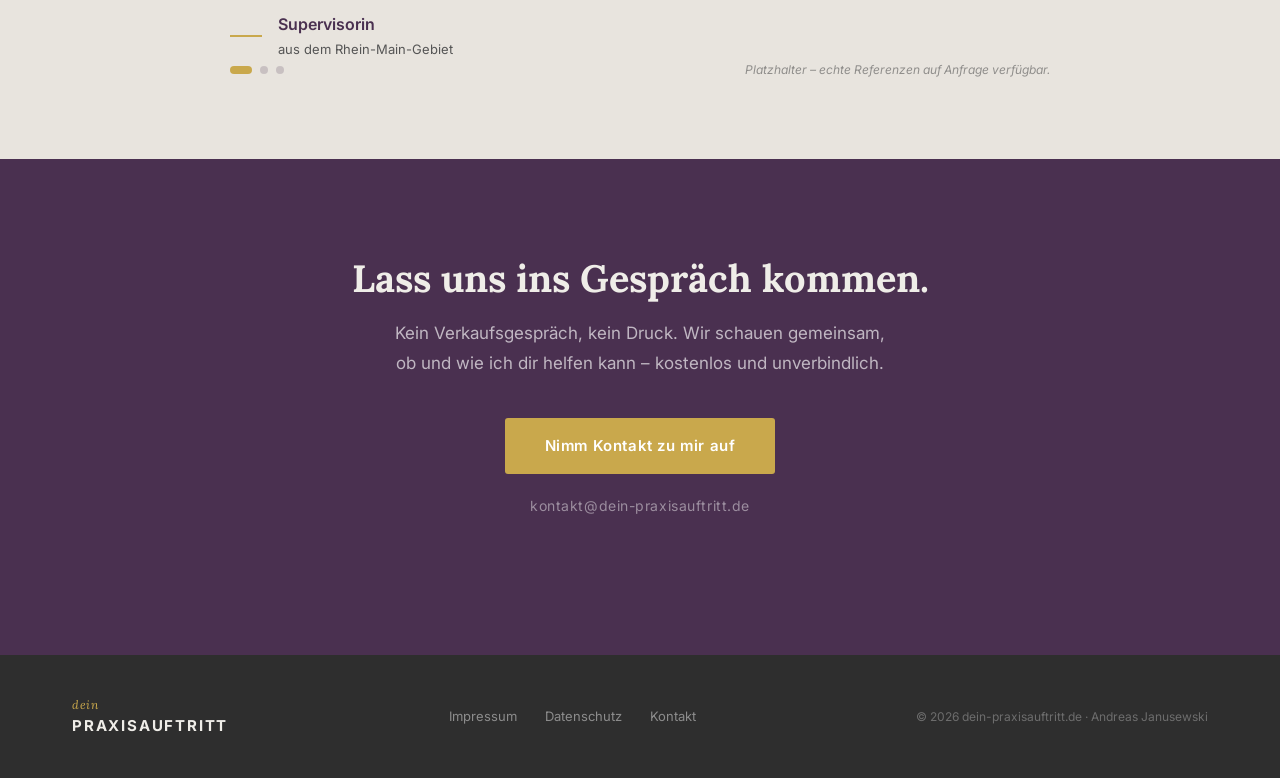
==== commit ef848f3c: "Add testimonial slider (3 quotes, dots, arrows, swipe, autoplay)" ====
--- a/index.html
+++ b/index.html
@@ -317,34 +317,53 @@
 }
 .testimonial-dots span.active { background:var(--accent); }
 
-/* ── TESTIMONIAL B ── */
-.testimonial-b { background:#e8e4de; }
-.tb-inner {
-  display:grid; grid-template-columns:1fr 1fr;
-  min-height:300px;
-}
-.tb-left {
-  padding:72px 64px; border-right:1px solid rgba(255,255,255,0.1);
-  display:flex; flex-direction:column; justify-content:center;
+/* ── TESTIMONIAL SLIDER ── */
+.testimonial-b { background:#e8e4de; padding:80px 72px; }
+.tb-slider { position:relative; max-width:820px; margin:0 auto; }
+.tb-track { position:relative; min-height:220px; }
+.tb-slide {
+  display:none;
+  animation: tbFadeIn 0.45s ease;
+}
+.tb-slide.active { display:block; }
+@keyframes tbFadeIn {
+  from { opacity:0; transform:translateY(10px); }
+  to   { opacity:1; transform:translateY(0); }
 }
 .tb-bigquote {
-  font-family:'Lora',serif; font-size:96px;
-  color:var(--primary); opacity:0.15; line-height:0.7; margin-bottom:20px;
-}
-.tb-left blockquote {
+  font-family:'Lora',serif; font-size:88px;
+  color:var(--primary); opacity:0.15; line-height:0.65;
+  margin-bottom:16px; display:block;
+}
+.tb-slide blockquote {
   font-family:'Lora',serif; font-style:italic;
-  color:var(--dark); font-size:22px; line-height:1.65;
-}
-.tb-right {
-  padding:72px 64px;
-  display:flex; flex-direction:column; justify-content:space-between;
-}
-.tb-cite { }
-.tb-name { color:var(--primary); font-size:17px; font-weight:600; margin-bottom:4px; }
-.tb-role { color:var(--mid); font-size:14px; }
-.tb-more { }
-.tb-dots { display:flex; gap:8px; margin-bottom:12px; }
-.tb-dots span { width:8px; height:8px; border-radius:50%; background:var(--border); }
+  color:var(--dark); font-size:22px; line-height:1.7;
+  margin-bottom:28px;
+}
+.tb-cite { display:flex; align-items:center; gap:16px; }
+.tb-cite-bar { width:32px; height:2px; background:var(--accent); flex-shrink:0; }
+.tb-name { color:var(--primary); font-size:16px; font-weight:600; }
+.tb-role { color:var(--mid); font-size:13px; margin-top:2px; }
+
+/* Pfeile */
+.tb-arrow {
+  position:absolute; top:50%; transform:translateY(-50%);
+  background:none; border:1px solid rgba(74,48,80,0.2);
+  width:42px; height:42px; border-radius:50%; cursor:pointer;
+  display:flex; align-items:center; justify-content:center;
+  transition:border-color 0.2s, background 0.2s;
+  z-index:10;
+}
+.tb-arrow:hover { border-color:var(--accent); background:var(--accent); }
+.tb-arrow:hover svg { stroke:#fff; }
+.tb-arrow svg { width:18px; height:18px; stroke:var(--primary); stroke-width:2; fill:none; stroke-linecap:round; stroke-linejoin:round; }
+.tb-prev { right:calc(100% + 20px); }
+.tb-next { left:calc(100% + 20px); }
+
+/* Dots + Note */
+.tb-footer { display:flex; align-items:center; justify-content:space-between; margin-top:36px; flex-wrap:wrap; gap:12px; }
+.tb-dots { display:flex; gap:8px; }
+.tb-dots span { width:8px; height:8px; border-radius:50%; background:rgba(74,48,80,0.2); cursor:pointer; transition:all 0.2s; }
 .tb-dots span.active { background:var(--accent); width:22px; border-radius:4px; }
 .tb-note { color:var(--mid); font-size:12px; font-style:italic; opacity:0.6; }
 
@@ -590,27 +609,73 @@
 
 <!-- ── TESTIMONIAL ── -->
 <section class="testimonial-b">
-  <div class="tb-inner">
-    <div class="tb-left">
-      <div class="tb-bigquote">"</div>
-      <blockquote>
-        Ich hatte lange gezögert. Dein Praxisauftritt war genau die
-        richtige Entscheidung – einfach, schnell, und das Ergebnis
-        hat mich wirklich überzeugt.
-      </blockquote>
-    </div>
-    <div class="tb-right">
-      <div class="tb-cite">
-        <div class="tb-name">Supervisorin</div>
-        <div class="tb-role">aus dem Rhein-Main-Gebiet</div>
-      </div>
-      <div class="tb-more">
-        <div class="tb-dots">
-          <span class="active"></span><span></span><span></span>
+  <div class="tb-slider">
+
+    <button class="tb-arrow tb-prev" aria-label="Vorheriges Zitat">
+      <svg viewBox="0 0 24 24"><polyline points="15 18 9 12 15 6"/></svg>
+    </button>
+
+    <div class="tb-track">
+
+      <div class="tb-slide active">
+        <span class="tb-bigquote">"</span>
+        <blockquote>
+          Ich hatte lange gezögert. Dein Praxisauftritt war genau die richtige
+          Entscheidung – einfach, schnell, und das Ergebnis hat mich wirklich überzeugt.
+        </blockquote>
+        <div class="tb-cite">
+          <div class="tb-cite-bar"></div>
+          <div>
+            <div class="tb-name">Supervisorin</div>
+            <div class="tb-role">aus dem Rhein-Main-Gebiet</div>
+          </div>
         </div>
-        <p class="tb-note">Kundenreferenzen auf Anfrage verfügbar.</p>
-      </div>
-    </div>
+      </div>
+
+      <div class="tb-slide">
+        <span class="tb-bigquote">"</span>
+        <blockquote>
+          Endlich eine Website, die zu mir passt – nicht zu einer anonymen Agentur.
+          Andreas versteht die Sprache unserer Branche. Das merkt man auf jeder Seite.
+        </blockquote>
+        <div class="tb-cite">
+          <div class="tb-cite-bar"></div>
+          <div>
+            <div class="tb-name">Coach &amp; Systemischer Berater</div>
+            <div class="tb-role">aus Frankfurt am Main</div>
+          </div>
+        </div>
+      </div>
+
+      <div class="tb-slide">
+        <span class="tb-bigquote">"</span>
+        <blockquote>
+          In zwei Wochen war alles live – professionell, klar und ohne dass ich
+          mich mit Technik beschäftigen musste. Genau das hatte ich gebraucht.
+        </blockquote>
+        <div class="tb-cite">
+          <div class="tb-cite-bar"></div>
+          <div>
+            <div class="tb-name">Heilpraktikerin für Psychotherapie</div>
+            <div class="tb-role">aus Wiesbaden</div>
+          </div>
+        </div>
+      </div>
+
+    </div>
+
+    <button class="tb-arrow tb-next" aria-label="Nächstes Zitat">
+      <svg viewBox="0 0 24 24"><polyline points="9 18 15 12 9 6"/></svg>
+    </button>
+
+  </div>
+  <div class="tb-footer" style="max-width:820px;margin:0 auto;">
+    <div class="tb-dots">
+      <span class="active" data-idx="0"></span>
+      <span data-idx="1"></span>
+      <span data-idx="2"></span>
+    </div>
+    <p class="tb-note">Platzhalter – echte Referenzen auf Anfrage verfügbar.</p>
   </div>
 </section>
 
@@ -644,5 +709,6 @@
 </footer>
 
 <script src="js/nav.js"></script>
+<script src="js/slider.js"></script>
 </body>
 </html>
--- a/css/mobile.css
+++ b/css/mobile.css
@@ -107,12 +107,13 @@
   h2 { font-size: 22px !important; line-height: 1.3 !important; }
   h3 { font-size: 16px !important; }
 
-  /* ── BLOCKSATZ für Fließtext ── */
-  p, blockquote, li {
-    text-align: justify !important;
-    hyphens: auto !important;
-    -webkit-hyphens: auto !important;
-  }
+  /* Kein Blocksatz — linksbündig wie original */
+  /* Horizontales Scrollen verhindern */
+  html, body {
+    overflow-x: hidden !important;
+    max-width: 100% !important;
+  }
+  * { max-width: 100%; box-sizing: border-box !important; }
 
   /* ══════════════════════════
      INDEX – HERO
@@ -123,8 +124,21 @@
     min-height: auto !important;
   }
   .accent-bar { display: none !important; }
-  .hero-right { display: none !important; }
-  .hero-left { padding: 0 !important; grid-column: 1 !important; }
+
+  /* Hero-Foto: oben zeigen, volle Breite */
+  .hero-right {
+    display: block !important;
+    order: -1 !important;
+    height: 260px !important;
+    min-height: 260px !important;
+    width: 100% !important;
+    grid-column: 1 !important;
+  }
+  .hero-right::after {
+    background: linear-gradient(to top, #4A3050 0%, transparent 60%) !important;
+  }
+  .photo-card { display: none !important; } /* Zitat-Box auf Mobile ausblenden */
+  .hero-left { padding: 0 !important; grid-column: 1 !important; order: 0 !important; }
 
   /* Tags */
   .hero-tags { flex-wrap: wrap; gap: 8px !important; margin-bottom: 20px !important; }
@@ -226,19 +240,23 @@
   .ueber {
     grid-template-columns: 1fr !important;
   }
-  .ueber-img { display: none !important; }
-  .ueber-text { padding: 44px 20px !important; }
-
-  /* ══════════════════════════
-     INDEX – TESTIMONIAL
-  ══════════════════════════ */
-  .tb-inner {
-    flex-direction: column !important;
-    gap: 20px !important;
-    padding: 0 !important;
-  }
-  .tb-left, .tb-right { width: 100% !important; }
-  .tb-bigquote { font-size: 56px !important; line-height: 1 !important; }
+  .ueber-foto {
+    min-height: 260px !important;
+    order: -1 !important;
+  }
+  .ueber-foto::after {
+    background: linear-gradient(to bottom, transparent 40%, #4A3050 100%) !important;
+  }
+  .ueber-text { padding: 44px 20px !important; order: 0 !important; }
+
+  /* ══════════════════════════
+     INDEX – TESTIMONIAL SLIDER
+  ══════════════════════════ */
+  .testimonial-b { padding: 52px 20px !important; }
+  .tb-arrow { display: none !important; } /* Swipe statt Pfeile auf Mobile */
+  .tb-slide blockquote { font-size: 18px !important; line-height: 1.6 !important; }
+  .tb-bigquote { font-size: 64px !important; }
+  .tb-footer { margin-top: 24px !important; }
 
   /* ══════════════════════════
      INDEX – FINAL CTA
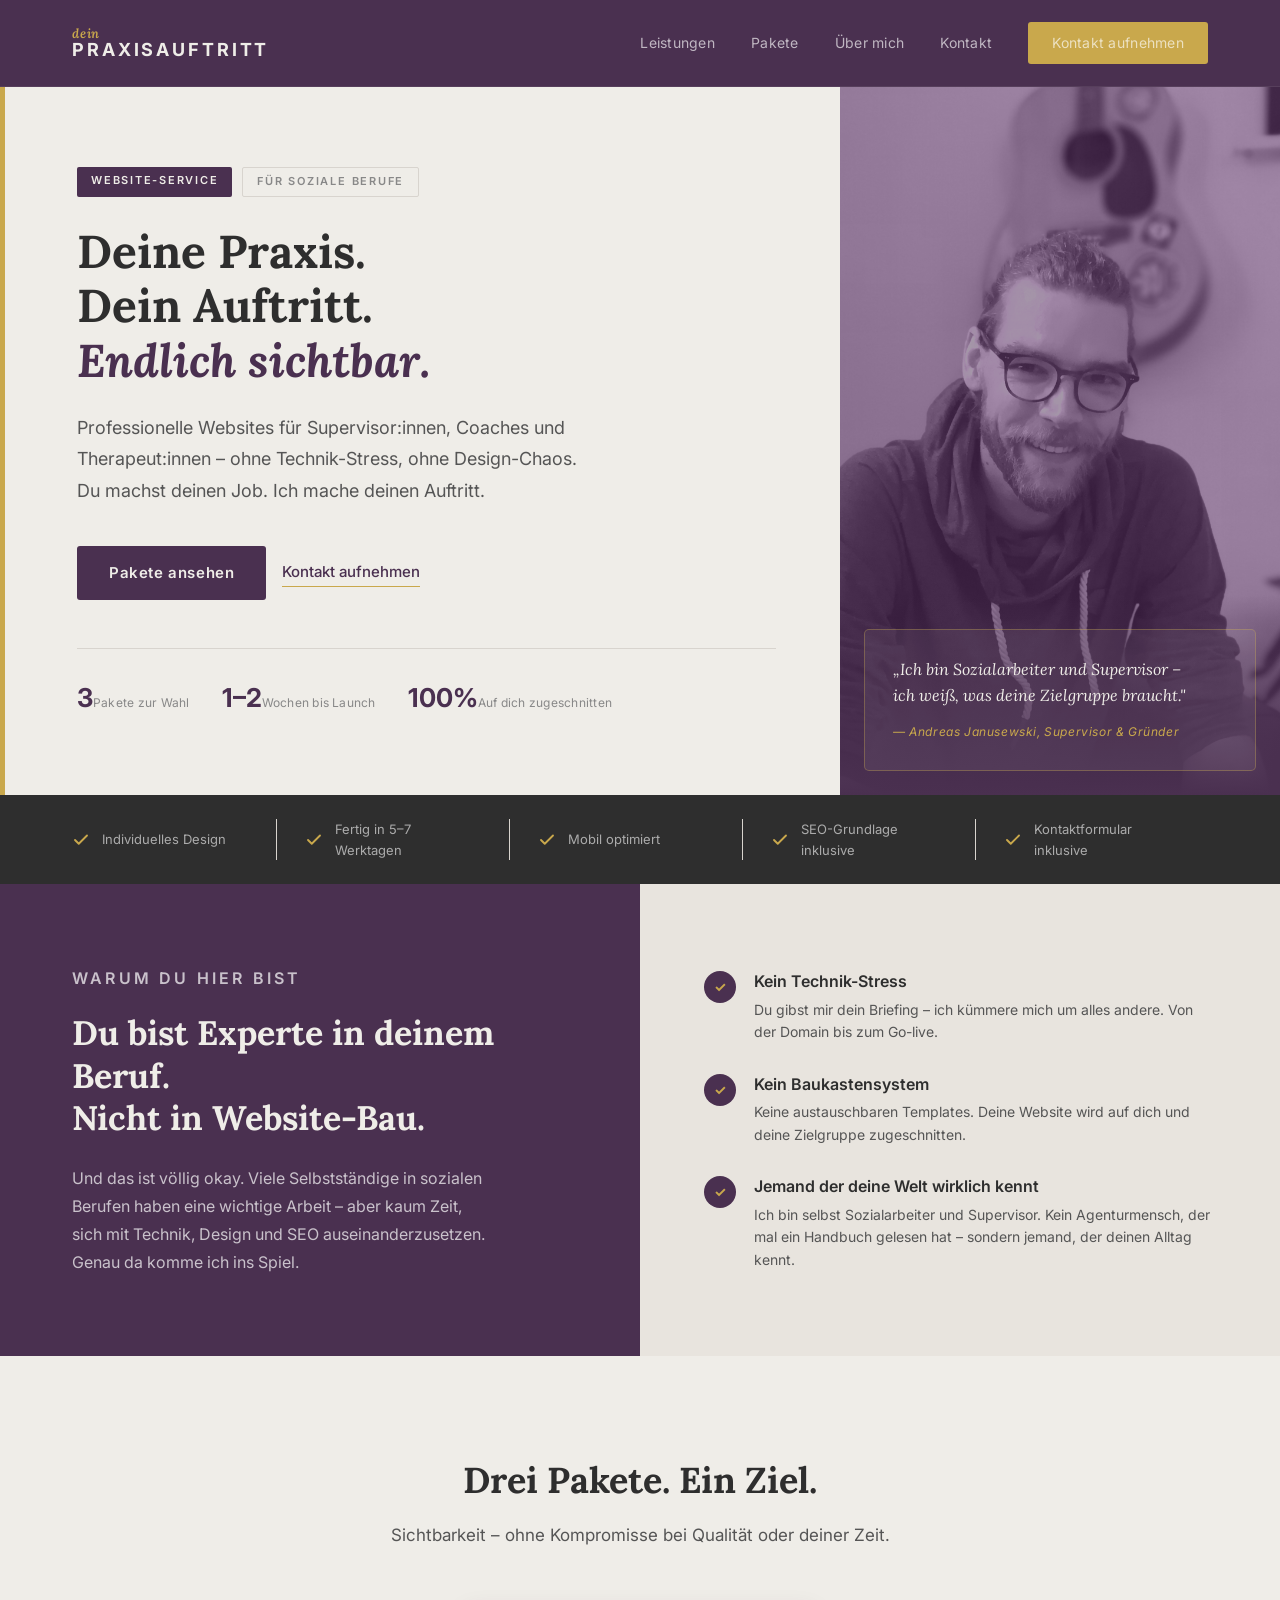
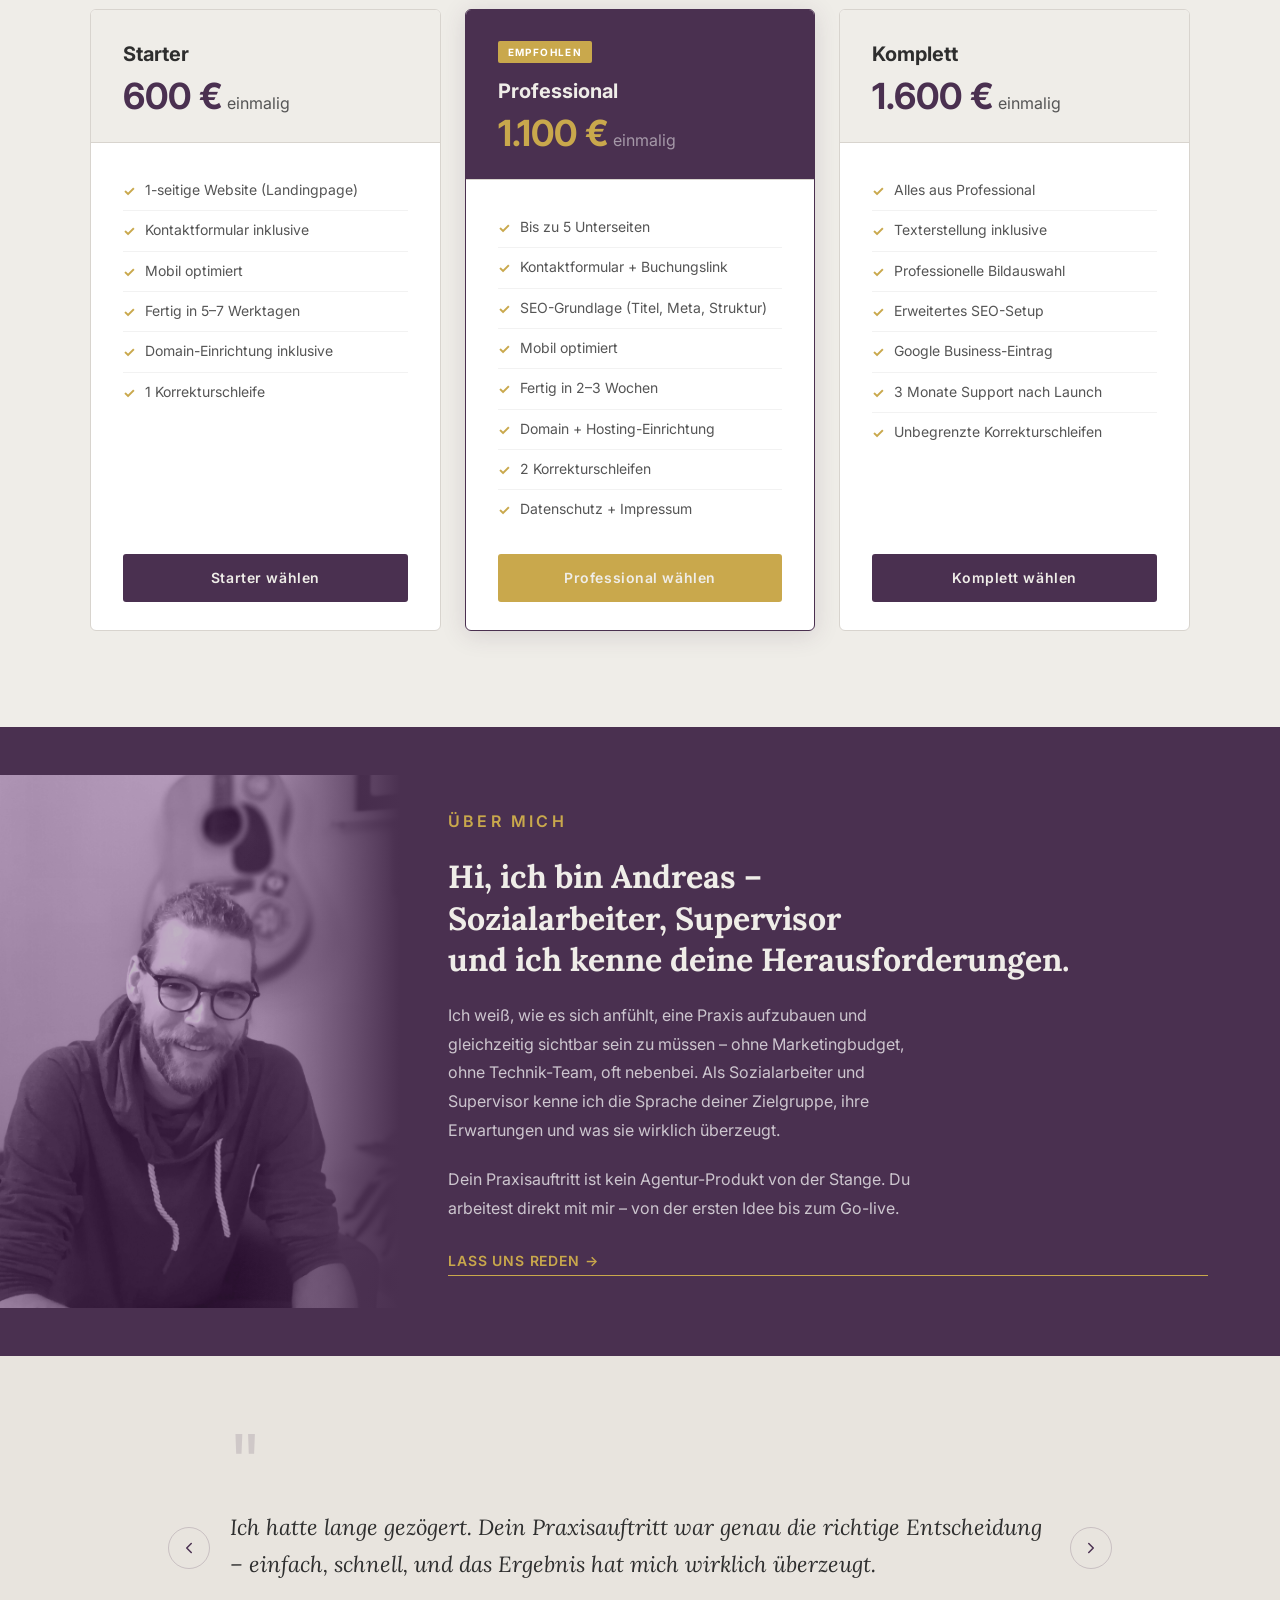
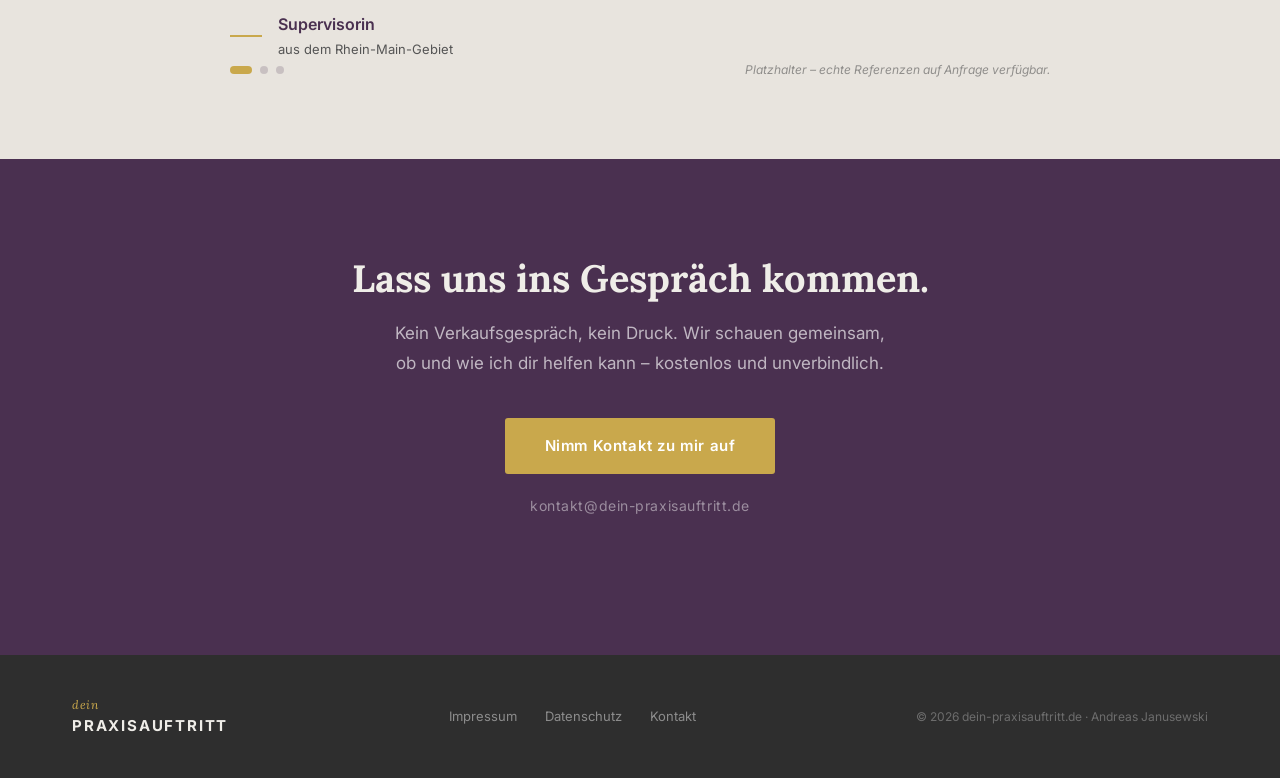
==== commit ff6bf10a: "Fix photo crop/contain, slower slider (10s/0.7s)" ====
--- a/index.html
+++ b/index.html
@@ -118,7 +118,7 @@
   display:flex; flex-direction:column; justify-content:flex-end;
 }
 .hero-right img {
-  width:100%; height:100%; object-fit:cover; object-position:center top;
+  width:100%; height:100%; object-fit:cover; object-position:center 30%;
   opacity:0.5; filter:grayscale(100%);
   position:absolute; inset:0; mix-blend-mode:luminosity;
 }
@@ -273,7 +273,7 @@
   position:relative; overflow:hidden; min-height:420px;
 }
 .ueber-foto img {
-  width:100%; height:100%; object-fit:cover; object-position:center top;
+  width:100%; height:100%; object-fit:contain; object-position:center center;
   filter:grayscale(100%); opacity:0.65;
   mix-blend-mode:luminosity;
 }
@@ -323,7 +323,7 @@
 .tb-track { position:relative; min-height:220px; }
 .tb-slide {
   display:none;
-  animation: tbFadeIn 0.45s ease;
+  animation: tbFadeIn 0.7s ease;
 }
 .tb-slide.active { display:block; }
 @keyframes tbFadeIn {
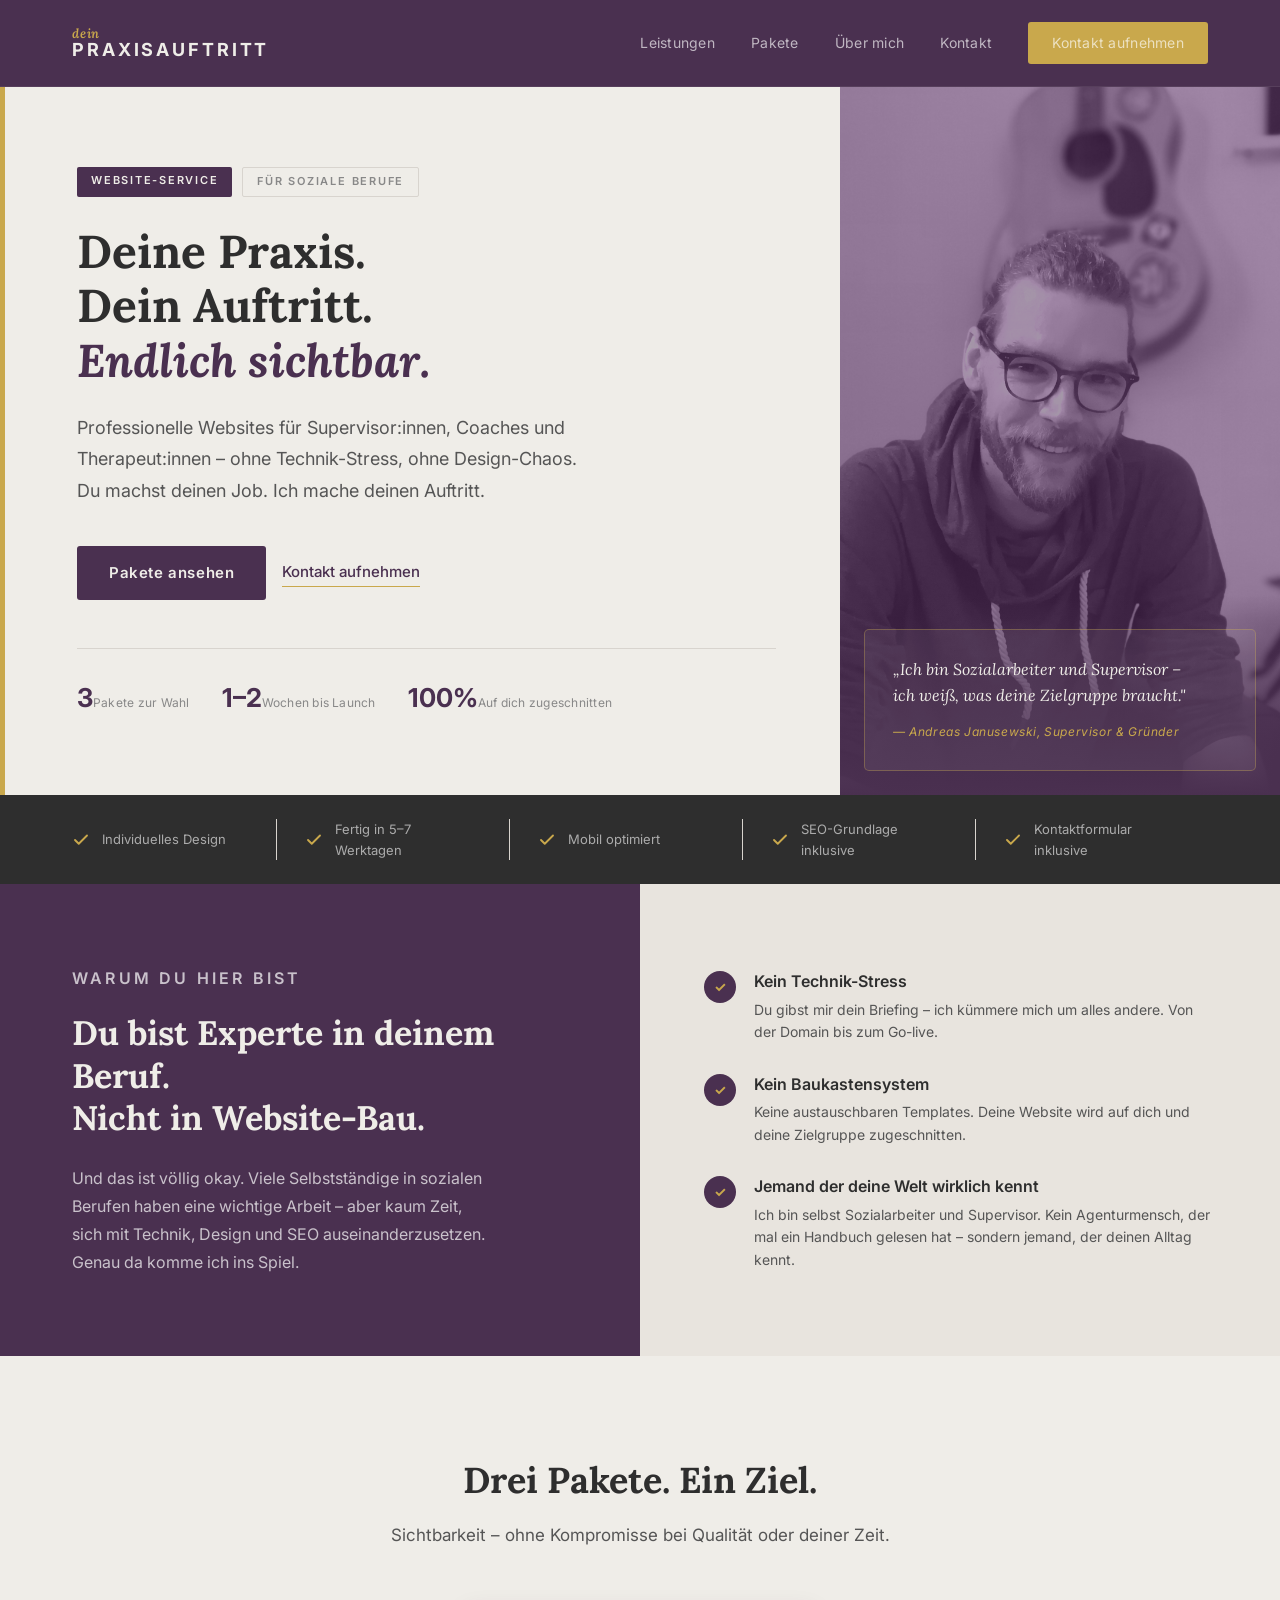
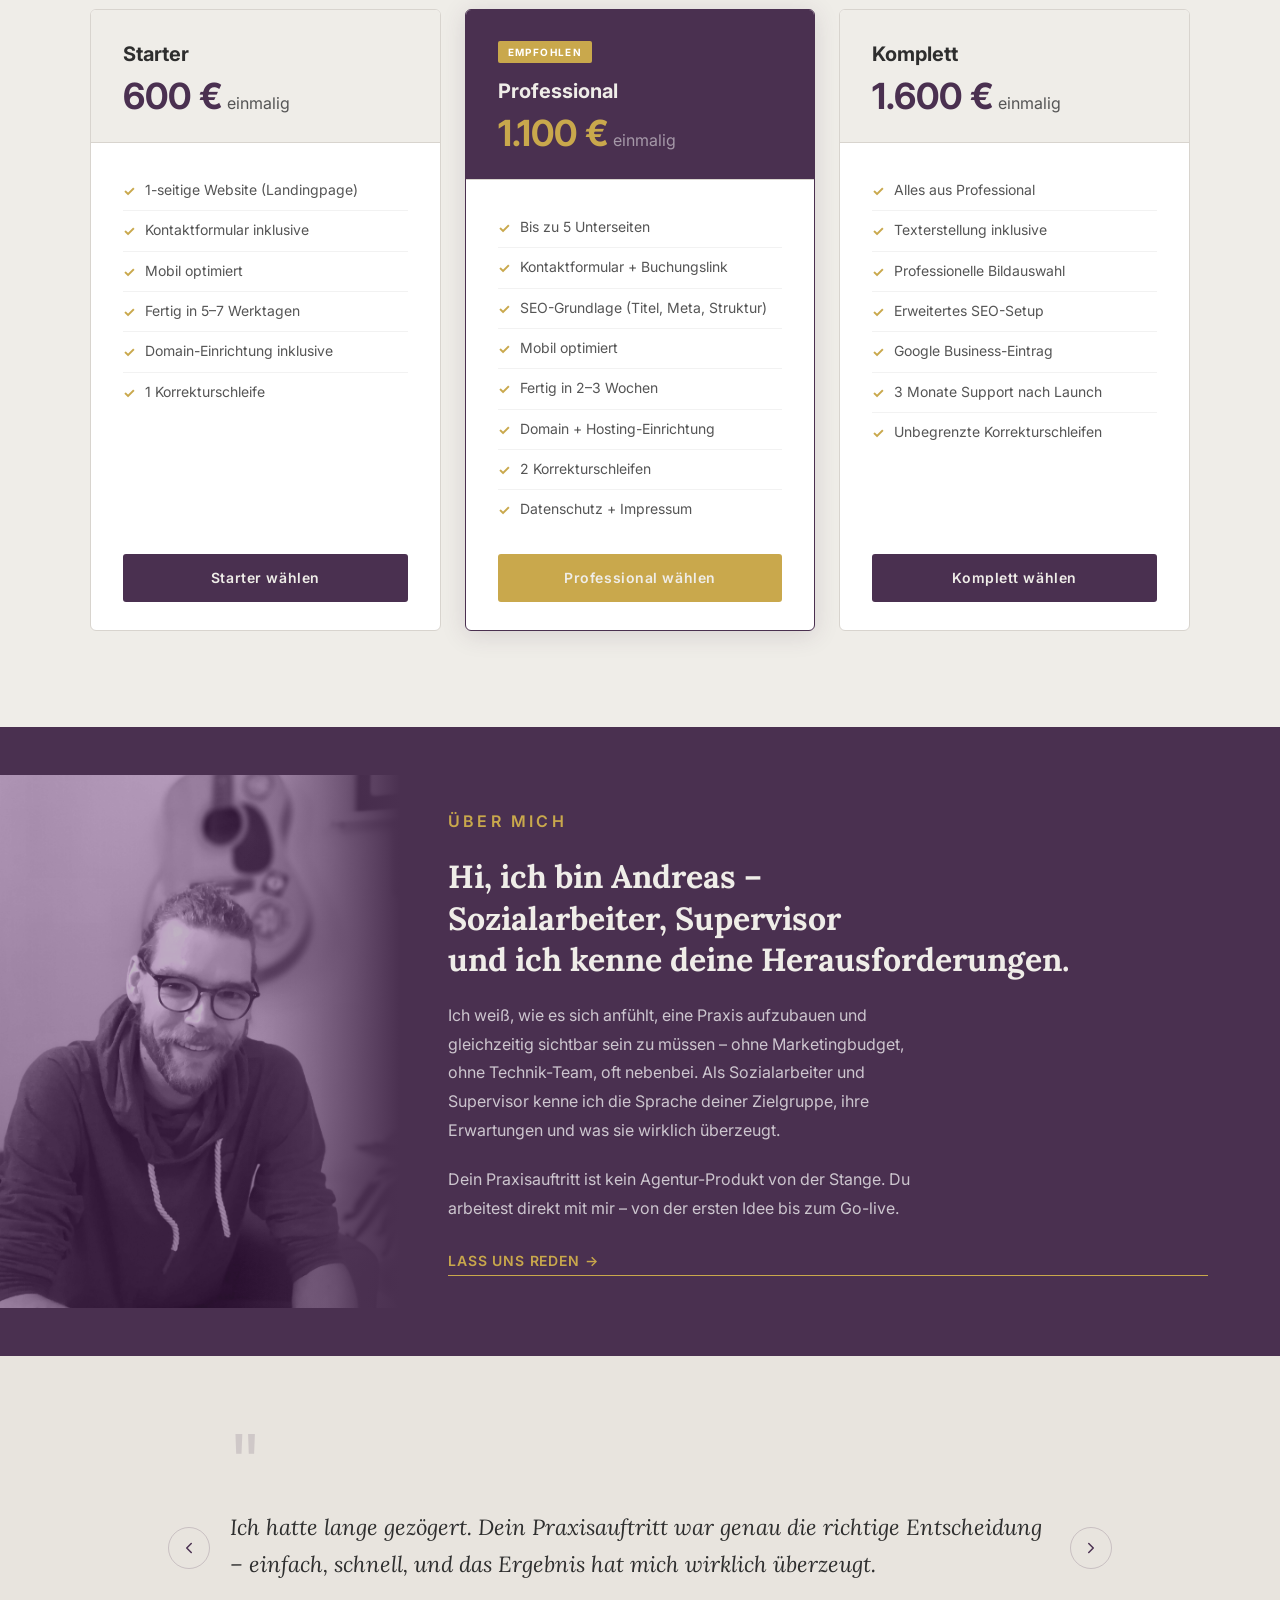
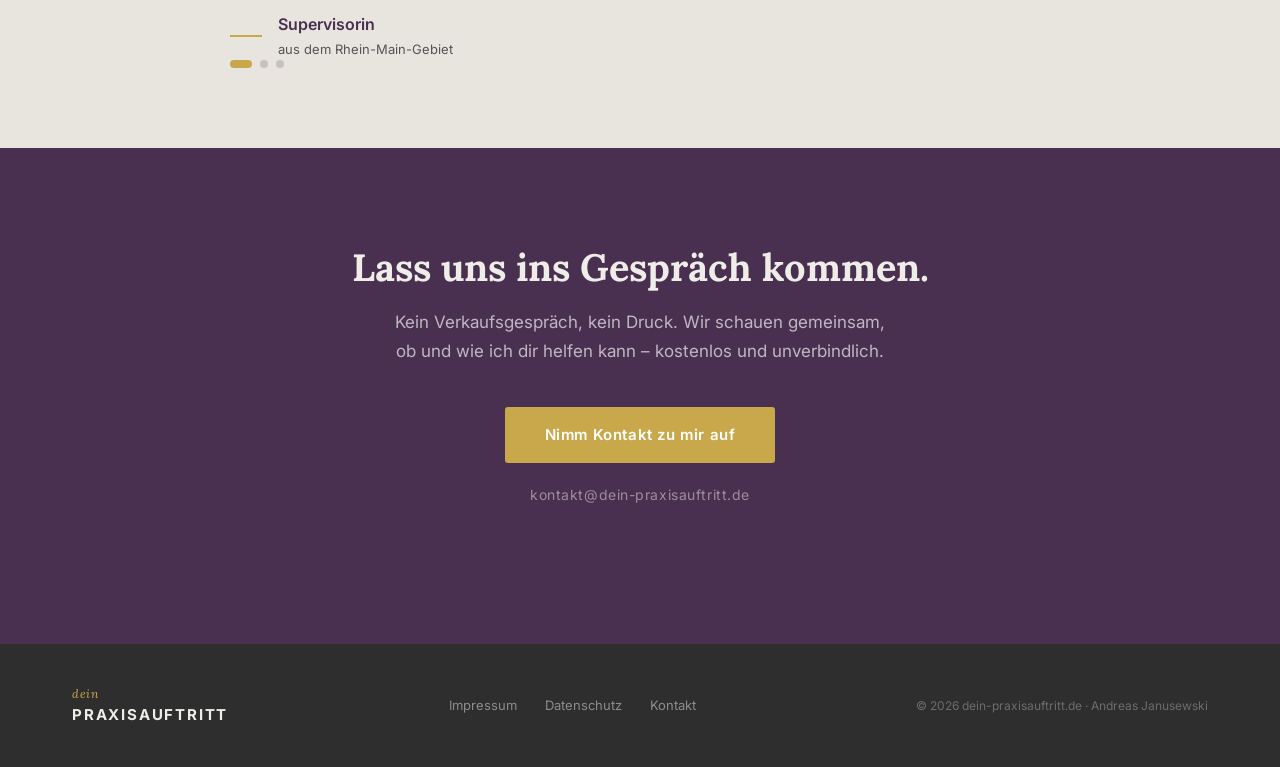
==== commit 7b9913ae: "Fix: Platzhalter Testimonials entfernt, Pakete Komplett-Text, Ueber-mich Mobile-Foto" ====
--- a/index.html
+++ b/index.html
@@ -7,6 +7,14 @@
   <link rel="apple-touch-icon" href="apple-touch-icon.png">
 <meta name="viewport" content="width=device-width, initial-scale=1.0">
 <title>dein Praxisauftritt – Websites für soziale Berufe</title>
+<meta name="description" content="Professionelle Websites für Supervisor:innen, Coaches und Therapeut:innen – ohne Technik-Stress, fertig in 5–7 Werktagen. Auf deine Zielgruppe zugeschnitten.">
+<link rel="canonical" href="https://dein-praxisauftritt.de/">
+<meta property="og:title" content="dein Praxisauftritt – Websites für soziale Berufe">
+<meta property="og:description" content="Professionelle Websites für Supervisor:innen, Coaches und Therapeut:innen – ohne Technik-Stress, fertig in 5–7 Werktagen. Auf deine Zielgruppe zugeschnitten.">
+<meta property="og:type" content="website">
+<meta property="og:url" content="https://dein-praxisauftritt.de/">
+<meta property="og:image" content="https://dein-praxisauftritt.de/apple-touch-icon.png">
+<meta property="og:locale" content="de_DE">
   <link href="https://fonts.googleapis.com/css2?family=Lora:ital,wght@0,700;1,400;1,600&family=Inter:wght@300;400;500;600;700&display=swap" rel="stylesheet">
 <style>
 /* ── RESET & BASE ── */
@@ -412,6 +420,44 @@
 </style>
 <link rel="stylesheet" href="css/mobile.css">
   <script data-goatcounter="https://deinppraxisauftritt.goatcounter.com/count" async src="//gc.zgo.at/count.js"></script>
+<script type="application/ld+json">
+{
+  "@context": "https://schema.org",
+  "@graph": [
+    {
+      "@type": "WebSite",
+      "@id": "https://dein-praxisauftritt.de/#website",
+      "url": "https://dein-praxisauftritt.de",
+      "name": "dein Praxisauftritt",
+      "description": "Professionelle Websites für Supervisor:innen, Coaches und Therapeut:innen",
+      "inLanguage": "de-DE"
+    },
+    {
+      "@type": "LocalBusiness",
+      "@id": "https://dein-praxisauftritt.de/#business",
+      "name": "dein Praxisauftritt",
+      "description": "Website-Service für Selbstständige in sozialen Berufen",
+      "url": "https://dein-praxisauftritt.de",
+      "telephone": "+4917860292283",
+      "email": "kontakt@dein-praxisauftritt.de",
+      "address": {
+        "@type": "PostalAddress",
+        "streetAddress": "Rauenthaler Straße 4",
+        "addressLocality": "Wiesbaden",
+        "postalCode": "65197",
+        "addressCountry": "DE"
+      },
+      "areaServed": "DE",
+      "founder": {
+        "@type": "Person",
+        "name": "Andreas Janusewski",
+        "jobTitle": "Supervisor & Website-Service"
+      },
+      "priceRange": "€€"
+    }
+  ]
+}
+</script>
 </head>
 <body>
 
@@ -675,7 +721,6 @@
       <span data-idx="1"></span>
       <span data-idx="2"></span>
     </div>
-    <p class="tb-note">Platzhalter – echte Referenzen auf Anfrage verfügbar.</p>
   </div>
 </section>
 
@@ -708,6 +753,9 @@
   <p class="footer-copy">© 2026 dein-praxisauftritt.de · Andreas Janusewski</p>
 </footer>
 
+<button id="back-to-top" aria-label="Nach oben">
+  <svg viewBox="0 0 24 24"><polyline points="18 15 12 9 6 15"/></svg>
+</button>
 <script src="js/nav.js"></script>
 <script src="js/slider.js"></script>
 </body>
--- a/css/mobile.css
+++ b/css/mobile.css
@@ -3,6 +3,34 @@
    Geladen NACH dem inline <style> Block
    Breakpoint: 768px
    ═══════════════════════════════════════════ */
+
+/* ── BACK-TO-TOP BUTTON ── */
+#back-to-top {
+  display: none;
+  position: fixed;
+  bottom: 24px;
+  right: 20px;
+  width: 44px;
+  height: 44px;
+  background: #4A3050;
+  border: 2px solid #C9A84C;
+  border-radius: 50%;
+  cursor: pointer;
+  z-index: 999;
+  align-items: center;
+  justify-content: center;
+  box-shadow: 0 4px 16px rgba(74,48,80,0.35);
+  transition: background 0.2s, transform 0.2s;
+}
+#back-to-top.visible { display: flex; }
+#back-to-top:hover { background: #C9A84C; transform: translateY(-2px); }
+#back-to-top svg {
+  width: 18px; height: 18px;
+  stroke: #C9A84C; stroke-width: 2.5;
+  fill: none; stroke-linecap: round; stroke-linejoin: round;
+  transition: stroke 0.2s;
+}
+#back-to-top:hover svg { stroke: #fff; }
 
 /* ── BURGER-BUTTON ── */
 .burger {
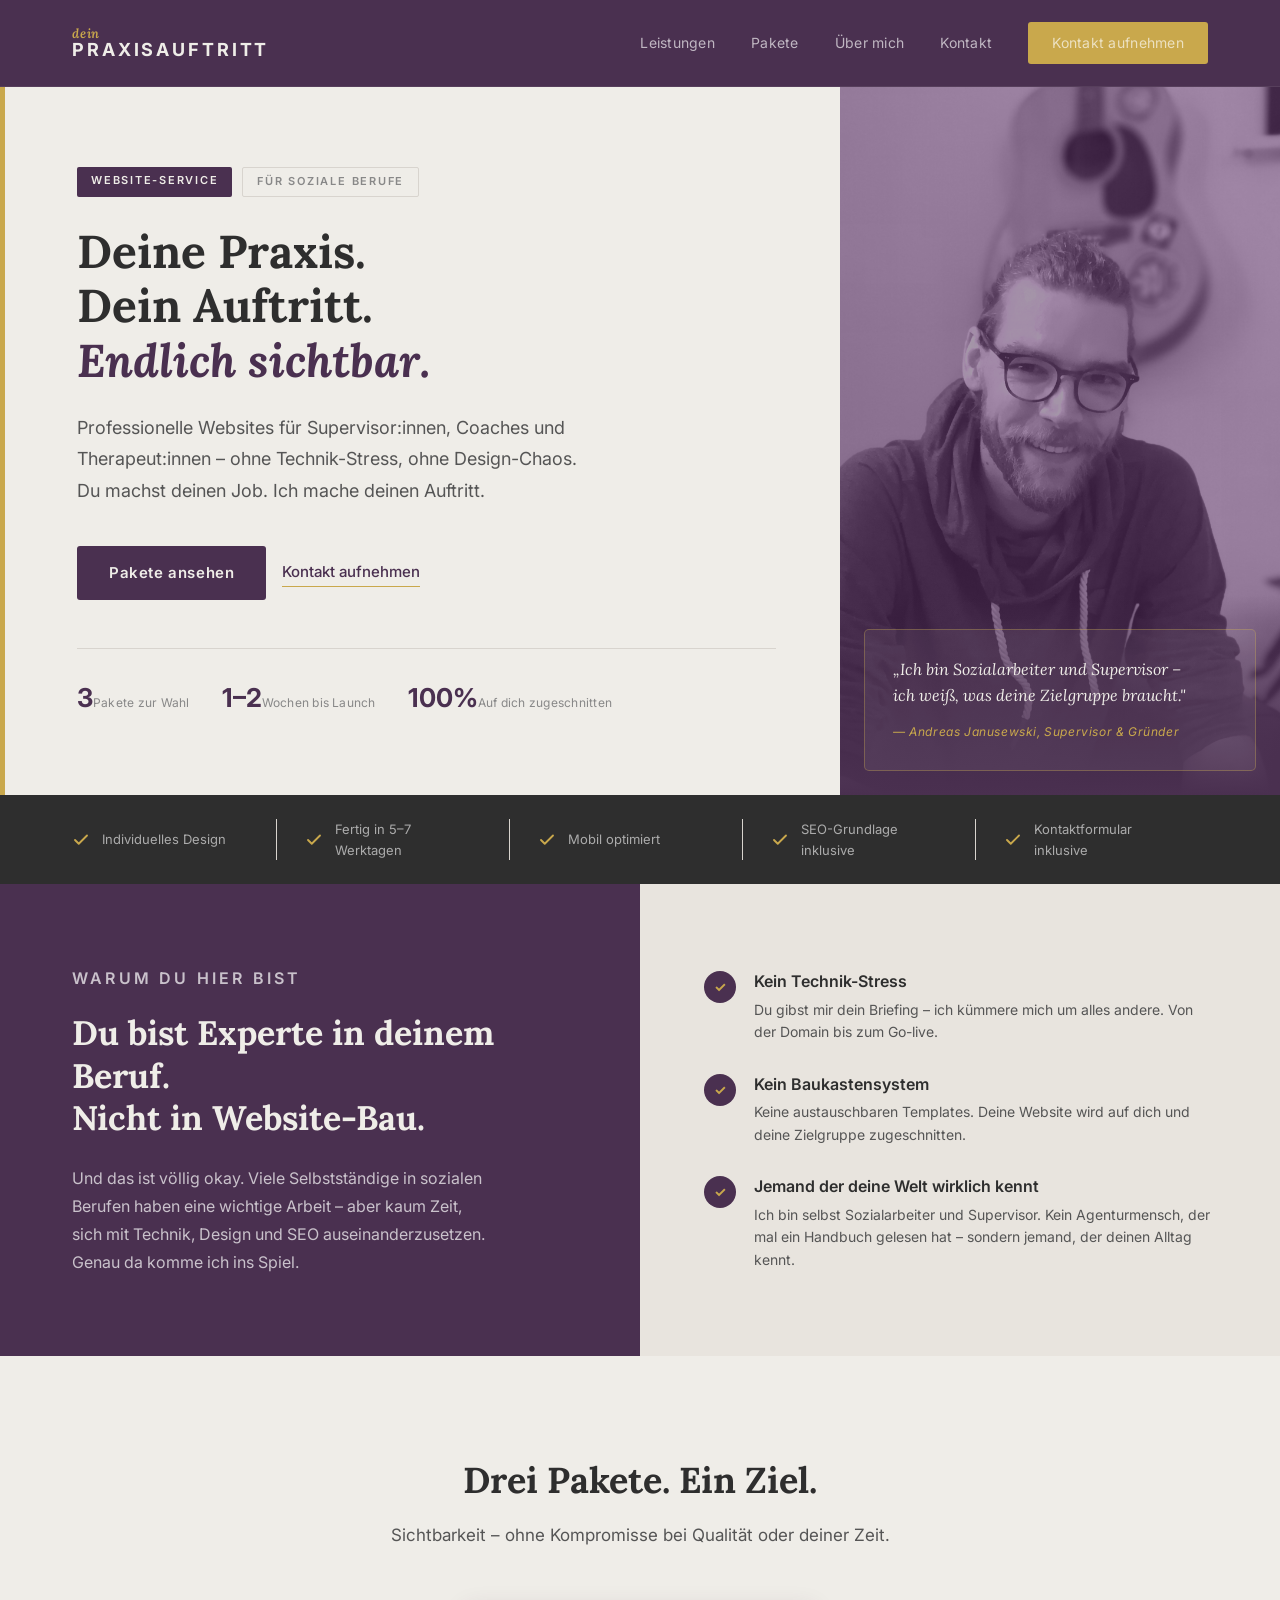
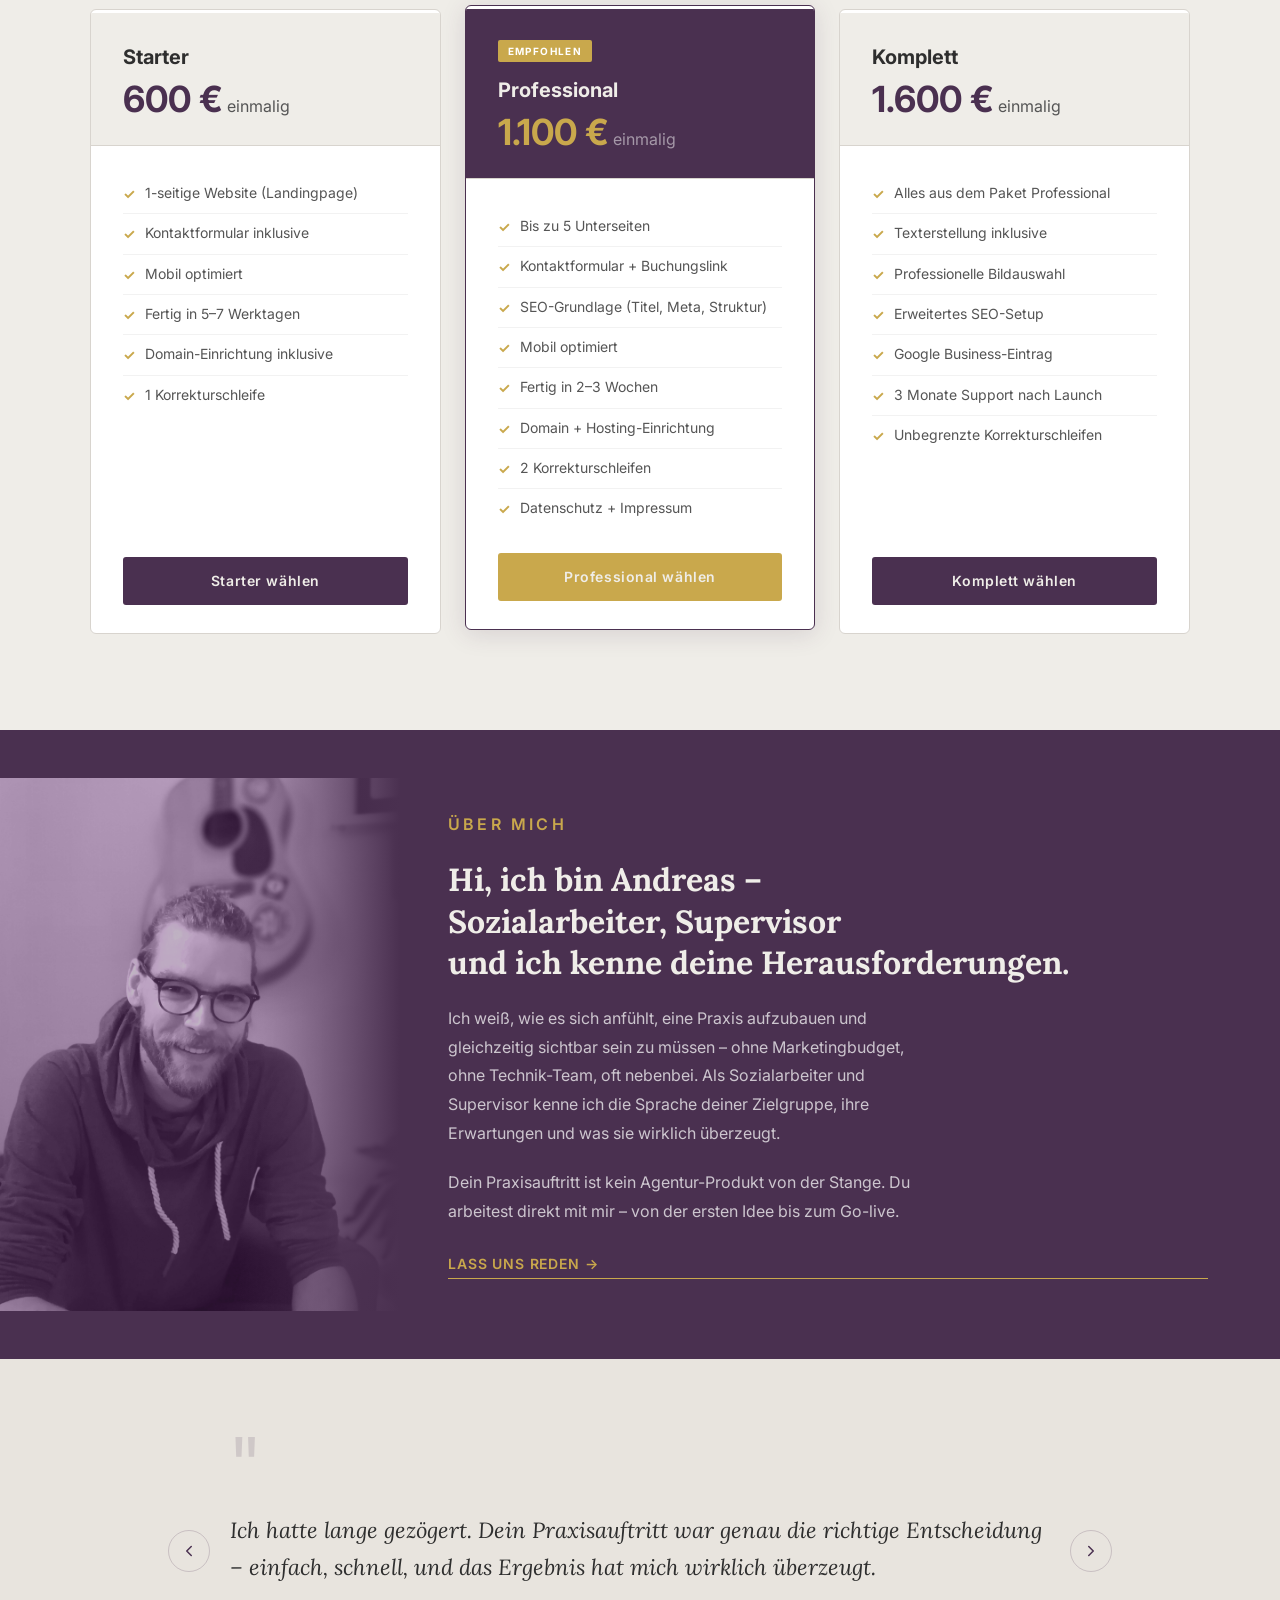
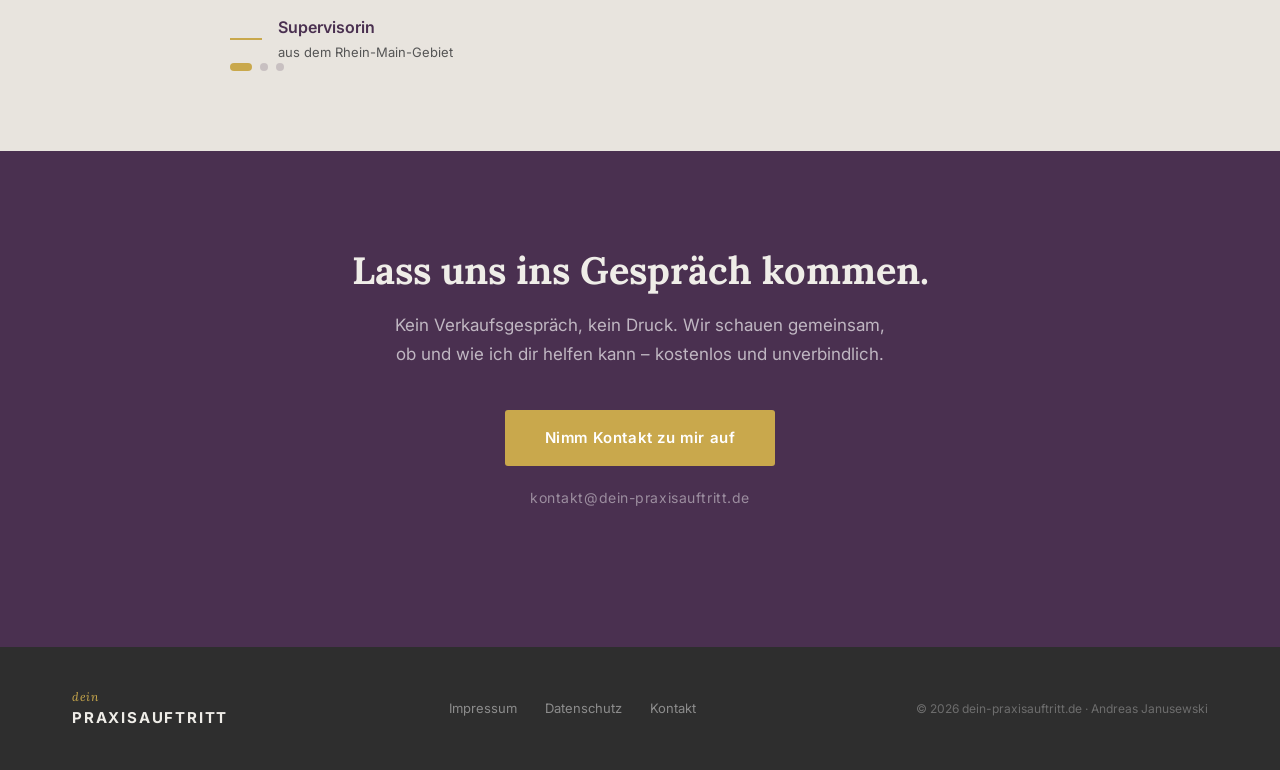
==== commit 37830305: "Pakete: Hover-Effekt Desktop, Ausklappbar Mobile, Text-Fix Komplett; Ueber-mich: Foto Aubergine-Tint" ====
--- a/index.html
+++ b/index.html
@@ -224,12 +224,28 @@
   background:#fff; border-radius:6px; overflow:hidden;
   border:1px solid var(--border);
   display:flex; flex-direction:column;
-  transition:box-shadow 0.2s;
-}
-.paket-card:hover { box-shadow:0 8px 32px rgba(74,48,80,0.12); }
+  transition: transform 0.25s ease, box-shadow 0.25s ease, border-color 0.25s ease;
+}
+.paket-card::before {
+  content:''; display:block; height:3px;
+  background:transparent;
+  transition: background 0.25s ease;
+}
+.paket-card:hover {
+  transform: translateY(-8px);
+  box-shadow: 0 16px 48px rgba(74,48,80,0.18);
+  border-color: var(--accent);
+}
+.paket-card:hover::before { background: var(--accent); }
 .paket-card.featured {
   border-color:var(--primary);
   box-shadow:0 4px 24px rgba(74,48,80,0.15);
+  transform: translateY(-4px);
+}
+.paket-card.featured:hover {
+  transform: translateY(-10px);
+  box-shadow: 0 20px 56px rgba(74,48,80,0.28);
+  border-color: var(--accent);
 }
 .paket-header {
   background:var(--bg); padding:28px 32px;
@@ -269,8 +285,21 @@
   background:var(--primary); color:#EFEDE8;
   padding:13px; border-radius:3px; font-size:14px; font-weight:600;
   letter-spacing:0.04em;
-}
+  transition: background 0.2s ease;
+}
+.paket-card:hover .paket-cta { background:var(--accent); color:#fff; }
 .paket-card.featured .paket-cta { background:var(--accent); }
+.paket-card.featured:hover .paket-cta { background:#b8922e; }
+
+/* ── PAKET TOGGLE (Mobile) ── */
+.paket-header-top {
+  display:flex; justify-content:space-between; align-items:center;
+}
+.paket-toggle-icon {
+  display:none; color:var(--mid);
+  transition: transform 0.3s ease;
+}
+.paket-card.featured .paket-toggle-icon { color:rgba(255,255,255,0.6); }
 
 /* ── ÜBER MICH ── */
 .ueber {
@@ -572,7 +601,12 @@
 
     <div class="paket-card">
       <div class="paket-header">
-        <div class="paket-name">Starter</div>
+        <div class="paket-header-top">
+          <div class="paket-name">Starter</div>
+          <span class="paket-toggle-icon">
+            <svg viewBox="0 0 24 24" width="18" height="18" stroke="currentColor" stroke-width="2.5" fill="none" stroke-linecap="round" stroke-linejoin="round"><polyline points="6 9 12 15 18 9"/></svg>
+          </span>
+        </div>
         <div class="paket-preis">600 €<span> einmalig</span></div>
       </div>
       <div class="paket-body">
@@ -588,10 +622,15 @@
       </div>
     </div>
 
-    <div class="paket-card featured">
+    <div class="paket-card featured open">
       <div class="paket-header">
         <div class="paket-badge">Empfohlen</div>
-        <div class="paket-name">Professional</div>
+        <div class="paket-header-top">
+          <div class="paket-name">Professional</div>
+          <span class="paket-toggle-icon">
+            <svg viewBox="0 0 24 24" width="18" height="18" stroke="currentColor" stroke-width="2.5" fill="none" stroke-linecap="round" stroke-linejoin="round"><polyline points="6 9 12 15 18 9"/></svg>
+          </span>
+        </div>
         <div class="paket-preis">1.100 €<span> einmalig</span></div>
       </div>
       <div class="paket-body">
@@ -611,12 +650,17 @@
 
     <div class="paket-card">
       <div class="paket-header">
-        <div class="paket-name">Komplett</div>
+        <div class="paket-header-top">
+          <div class="paket-name">Komplett</div>
+          <span class="paket-toggle-icon">
+            <svg viewBox="0 0 24 24" width="18" height="18" stroke="currentColor" stroke-width="2.5" fill="none" stroke-linecap="round" stroke-linejoin="round"><polyline points="6 9 12 15 18 9"/></svg>
+          </span>
+        </div>
         <div class="paket-preis">1.600 €<span> einmalig</span></div>
       </div>
       <div class="paket-body">
         <ul class="paket-features">
-          <li>Alles aus Professional</li>
+          <li>Alles aus dem Paket Professional</li>
           <li>Texterstellung inklusive</li>
           <li>Professionelle Bildauswahl</li>
           <li>Erweitertes SEO-Setup</li>
@@ -758,5 +802,20 @@
 </button>
 <script src="js/nav.js"></script>
 <script src="js/slider.js"></script>
+<script>
+// Paket-Karten ausklappbar auf Mobile
+(function() {
+  function initPaketToggle() {
+    if (window.innerWidth > 768) return;
+    document.querySelectorAll('.paket-header').forEach(function(header) {
+      header.addEventListener('click', function() {
+        var card = header.closest('.paket-card');
+        card.classList.toggle('open');
+      });
+    });
+  }
+  initPaketToggle();
+})();
+</script>
 </body>
 </html>
--- a/css/mobile.css
+++ b/css/mobile.css
@@ -258,9 +258,42 @@
   .pakete { padding: 52px 20px !important; }
   .pakete-grid {
     grid-template-columns: 1fr !important;
-    gap: 20px !important;
+    gap: 16px !important;
   }
   .paket-card.featured { order: -1; }
+
+  /* Hover-Effekt auf Mobile deaktivieren */
+  .paket-card:hover,
+  .paket-card.featured:hover {
+    transform: none !important;
+  }
+  .paket-card.featured { transform: none !important; }
+
+  /* Toggle-Icon sichtbar auf Mobile */
+  .paket-toggle-icon { display: flex !important; }
+
+  /* Body eingeklappt by default */
+  .paket-body {
+    max-height: 0 !important;
+    overflow: hidden !important;
+    padding-top: 0 !important;
+    padding-bottom: 0 !important;
+    transition: max-height 0.35s ease, padding 0.3s ease !important;
+  }
+
+  /* Ausgeklappt wenn .open */
+  .paket-card.open .paket-body {
+    max-height: 600px !important;
+    padding: 24px 28px !important;
+  }
+
+  /* Pfeil dreht sich wenn offen */
+  .paket-card.open .paket-toggle-icon {
+    transform: rotate(180deg) !important;
+  }
+
+  /* Header klickbar machen */
+  .paket-header { cursor: pointer !important; }
 
   /* ══════════════════════════
      INDEX – ÜBER MICH TEASER
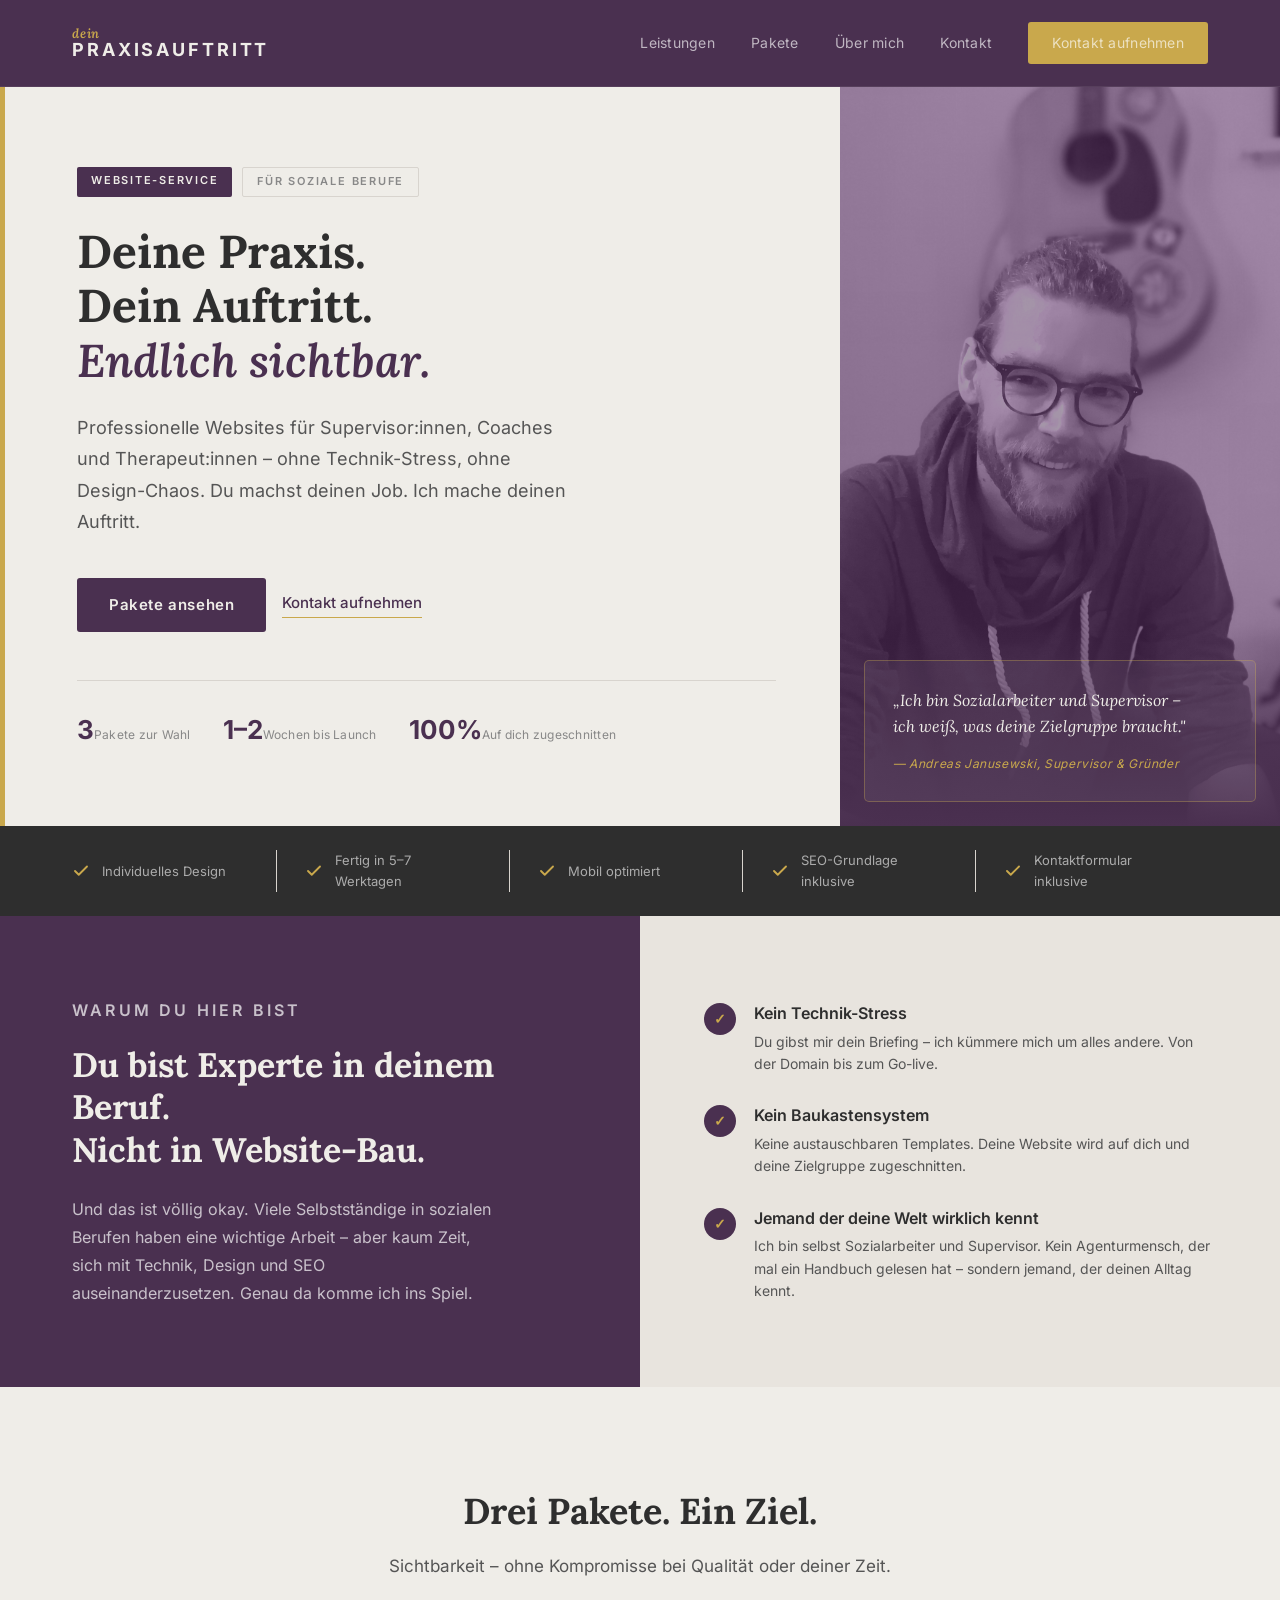
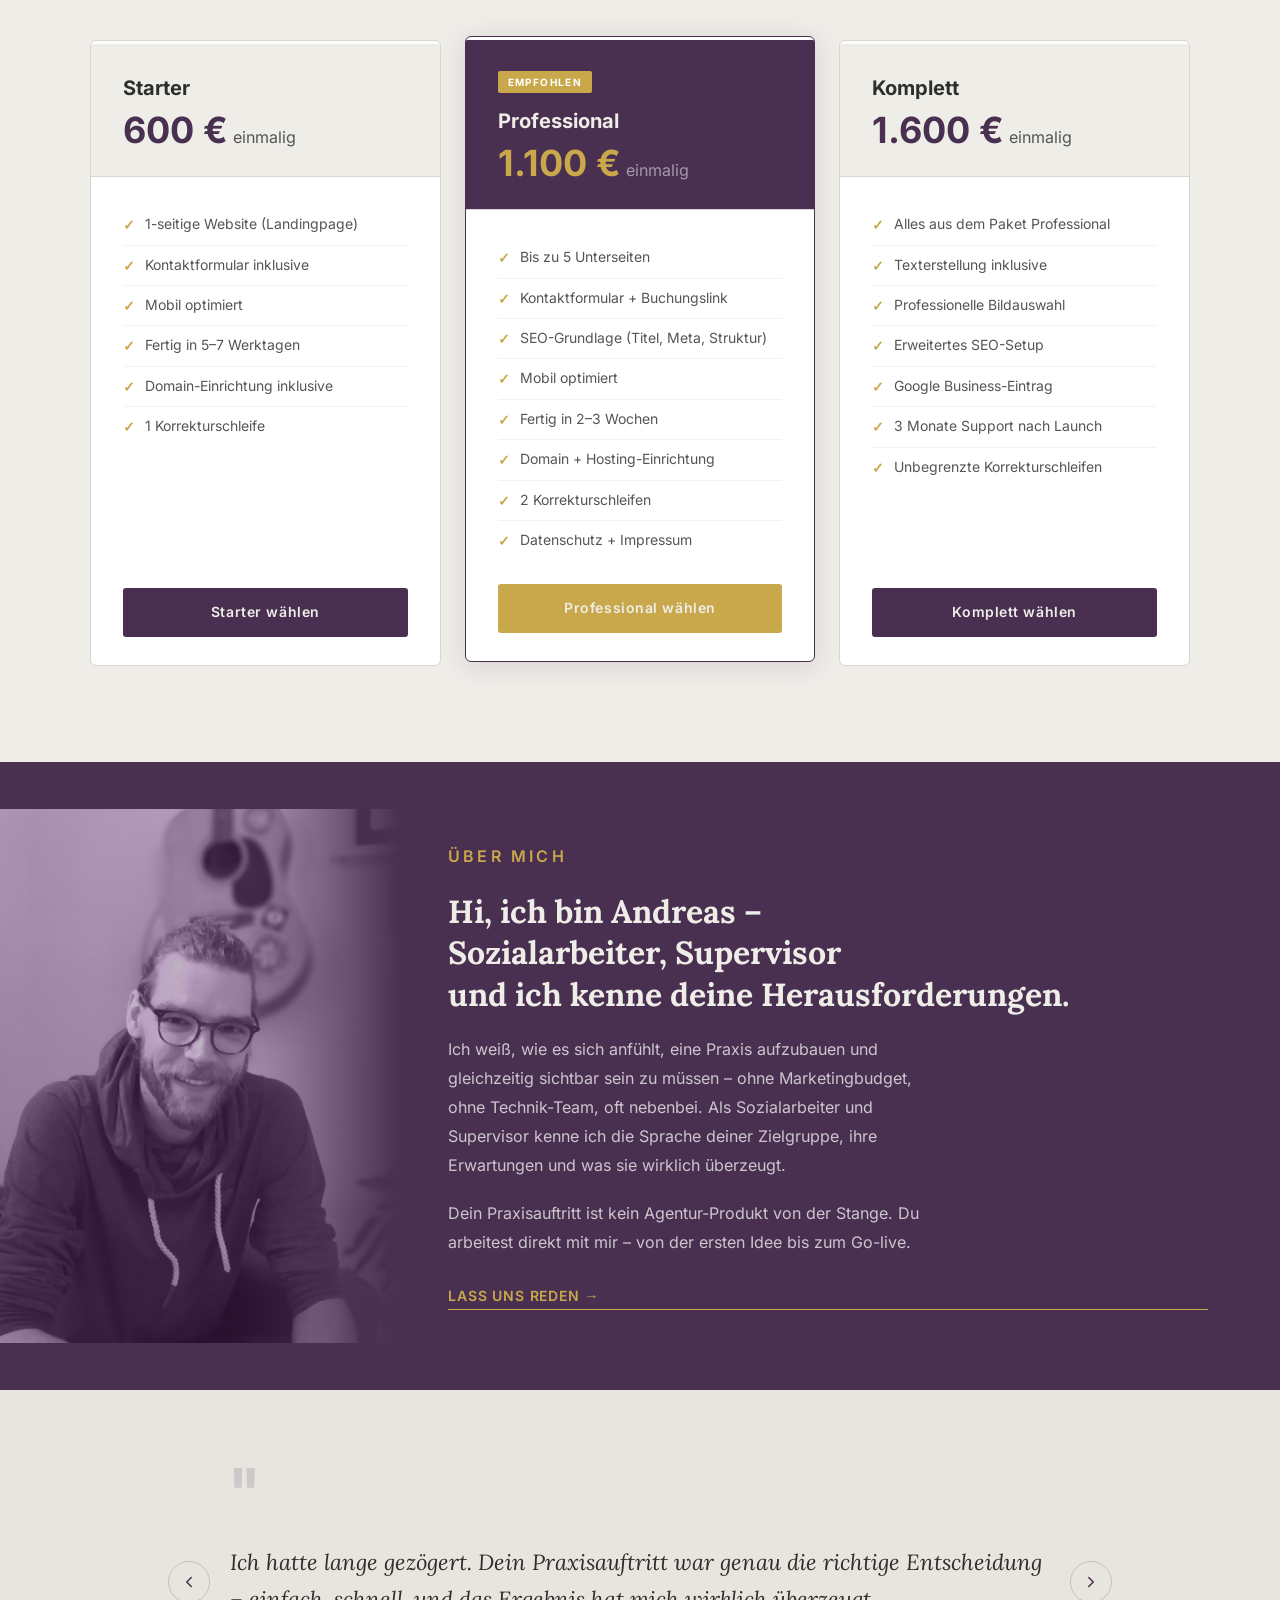
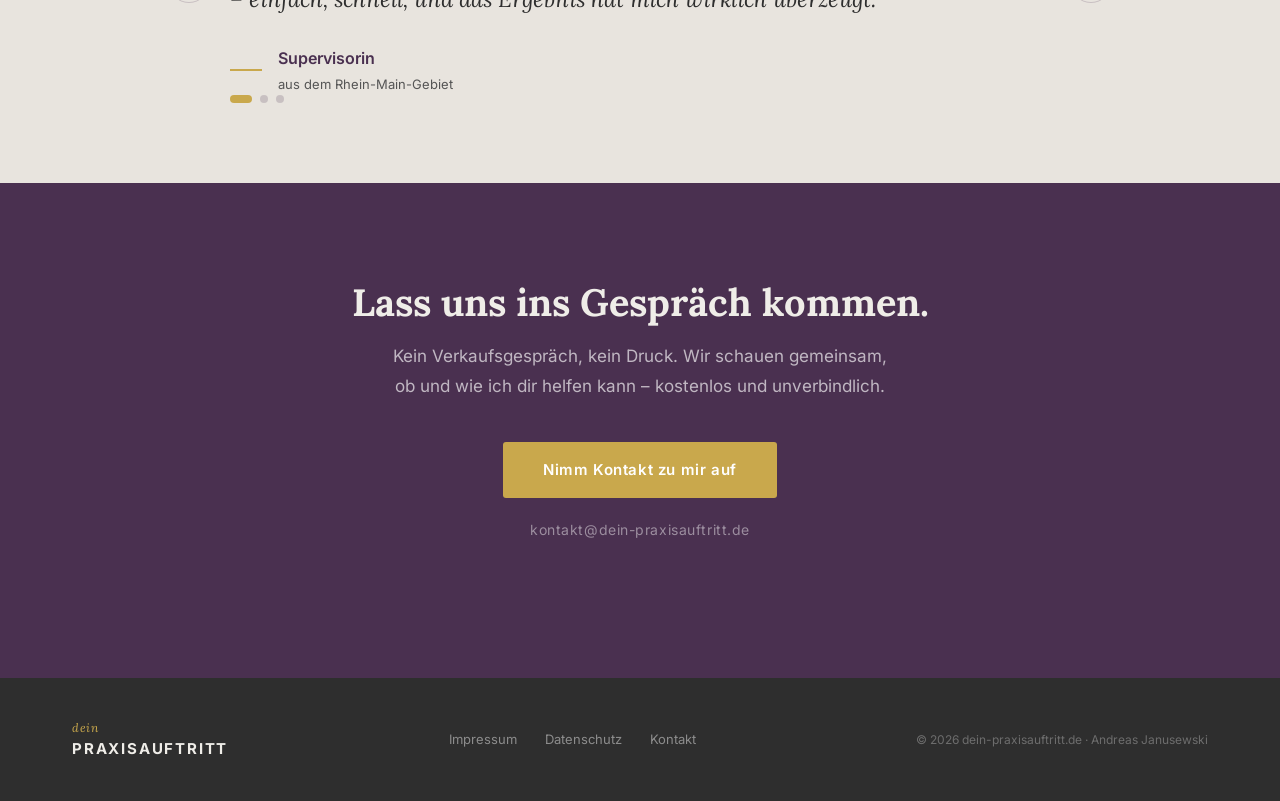
==== commit 7c7f5fb1: "Google Fonts lokal hosten – DSGVO-konform, kein externer Request mehr" ====
--- a/index.html
+++ b/index.html
@@ -15,7 +15,7 @@
 <meta property="og:url" content="https://dein-praxisauftritt.de/">
 <meta property="og:image" content="https://dein-praxisauftritt.de/apple-touch-icon.png">
 <meta property="og:locale" content="de_DE">
-  <link href="https://fonts.googleapis.com/css2?family=Lora:ital,wght@0,700;1,400;1,600&family=Inter:wght@300;400;500;600;700&display=swap" rel="stylesheet">
+  <link rel="stylesheet" href="css/fonts.css">
 <style>
 /* ── RESET & BASE ── */
 *, *::before, *::after { margin:0; padding:0; box-sizing:border-box; }
@@ -618,7 +618,7 @@
           <li>Domain-Einrichtung inklusive</li>
           <li>1 Korrekturschleife</li>
         </ul>
-        <a href="kontakt.html" class="paket-cta">Starter wählen</a>
+        <a href="kontakt.html?paket=starter" class="paket-cta">Starter wählen</a>
       </div>
     </div>
 
@@ -644,7 +644,7 @@
           <li>2 Korrekturschleifen</li>
           <li>Datenschutz + Impressum</li>
         </ul>
-        <a href="kontakt.html" class="paket-cta">Professional wählen</a>
+        <a href="kontakt.html?paket=professional" class="paket-cta">Professional wählen</a>
       </div>
     </div>
 
@@ -668,7 +668,7 @@
           <li>3 Monate Support nach Launch</li>
           <li>Unbegrenzte Korrekturschleifen</li>
         </ul>
-        <a href="kontakt.html" class="paket-cta">Komplett wählen</a>
+        <a href="kontakt.html?paket=komplett" class="paket-cta">Komplett wählen</a>
       </div>
     </div>
 
--- a/css/fonts.css
+++ b/css/fonts.css
@@ -0,0 +1,53 @@
+/* Inter - lokal gehostet */
+@font-face {
+  font-family: 'Inter';
+  font-style: normal;
+  font-weight: 300 700;
+  font-display: swap;
+  src: url('../fonts/inter-latin.woff2') format('woff2');
+  unicode-range: U+0000-00FF, U+0131, U+0152-0153, U+02BB-02BC, U+02C6, U+02DA, U+02DC, U+0304, U+0308, U+0329, U+2000-206F, U+20AC, U+2122, U+2191, U+2193, U+2212, U+2215, U+FEFF, U+FFFD;
+}
+@font-face {
+  font-family: 'Inter';
+  font-style: normal;
+  font-weight: 300 700;
+  font-display: swap;
+  src: url('../fonts/inter-latin-ext.woff2') format('woff2');
+  unicode-range: U+0100-02BA, U+02BD-02C5, U+02C7-02CC, U+02CE-02D7, U+02DD-02FF, U+0304, U+0308, U+0329, U+1D00-1DBF, U+1E00-1E9F, U+1EF2-1EFF, U+2020, U+20A0-20AB, U+20AD-20C0, U+2113, U+2C60-2C7F, U+A720-A7FF;
+}
+
+/* Lora Italic 400+600 - lokal gehostet */
+@font-face {
+  font-family: 'Lora';
+  font-style: italic;
+  font-weight: 400 600;
+  font-display: swap;
+  src: url('../fonts/lora-italic-latin.woff2') format('woff2');
+  unicode-range: U+0000-00FF, U+0131, U+0152-0153, U+02BB-02BC, U+02C6, U+02DA, U+02DC, U+0304, U+0308, U+0329, U+2000-206F, U+20AC, U+2122, U+2191, U+2193, U+2212, U+2215, U+FEFF, U+FFFD;
+}
+@font-face {
+  font-family: 'Lora';
+  font-style: italic;
+  font-weight: 400 600;
+  font-display: swap;
+  src: url('../fonts/lora-italic-latin-ext.woff2') format('woff2');
+  unicode-range: U+0100-02BA, U+02BD-02C5, U+02C7-02CC, U+02CE-02D7, U+02DD-02FF, U+0304, U+0308, U+0329, U+1D00-1DBF, U+1E00-1E9F, U+1EF2-1EFF, U+2020, U+20A0-20AB, U+20AD-20C0, U+2113, U+2C60-2C7F, U+A720-A7FF;
+}
+
+/* Lora Bold 700 - lokal gehostet */
+@font-face {
+  font-family: 'Lora';
+  font-style: normal;
+  font-weight: 700;
+  font-display: swap;
+  src: url('../fonts/lora-700-latin.woff2') format('woff2');
+  unicode-range: U+0000-00FF, U+0131, U+0152-0153, U+02BB-02BC, U+02C6, U+02DA, U+02DC, U+0304, U+0308, U+0329, U+2000-206F, U+20AC, U+2122, U+2191, U+2193, U+2212, U+2215, U+FEFF, U+FFFD;
+}
+@font-face {
+  font-family: 'Lora';
+  font-style: normal;
+  font-weight: 700;
+  font-display: swap;
+  src: url('../fonts/lora-700-latin-ext.woff2') format('woff2');
+  unicode-range: U+0100-02BA, U+02BD-02C5, U+02C7-02CC, U+02CE-02D7, U+02DD-02FF, U+0304, U+0308, U+0329, U+1D00-1DBF, U+1E00-1E9F, U+1EF2-1EFF, U+2020, U+20A0-20AB, U+20AD-20C0, U+2113, U+2C60-2C7F, U+A720-A7FF;
+}
--- a/css/mobile.css
+++ b/css/mobile.css
@@ -262,12 +262,21 @@
   }
   .paket-card.featured { order: -1; }
 
-  /* Hover-Effekt auf Mobile deaktivieren */
+  /* Hover-Effekt auf Mobile deaktivieren, Tap-Feedback statt hover */
   .paket-card:hover,
   .paket-card.featured:hover {
     transform: none !important;
-  }
+    box-shadow: 0 4px 24px rgba(74,48,80,0.15) !important;
+  }
+  .paket-card:hover::before { background: transparent !important; }
+  .paket-card.featured:hover::before { background: transparent !important; }
   .paket-card.featured { transform: none !important; }
+  .paket-card:active {
+    transform: scale(0.97) !important;
+    transition: transform 0.1s ease !important;
+  }
+  .paket-card:hover .paket-cta { background: var(--primary) !important; color: #EFEDE8 !important; }
+  .paket-card.featured:hover .paket-cta { background: var(--accent) !important; }
 
   /* Toggle-Icon sichtbar auf Mobile */
   .paket-toggle-icon { display: flex !important; }
